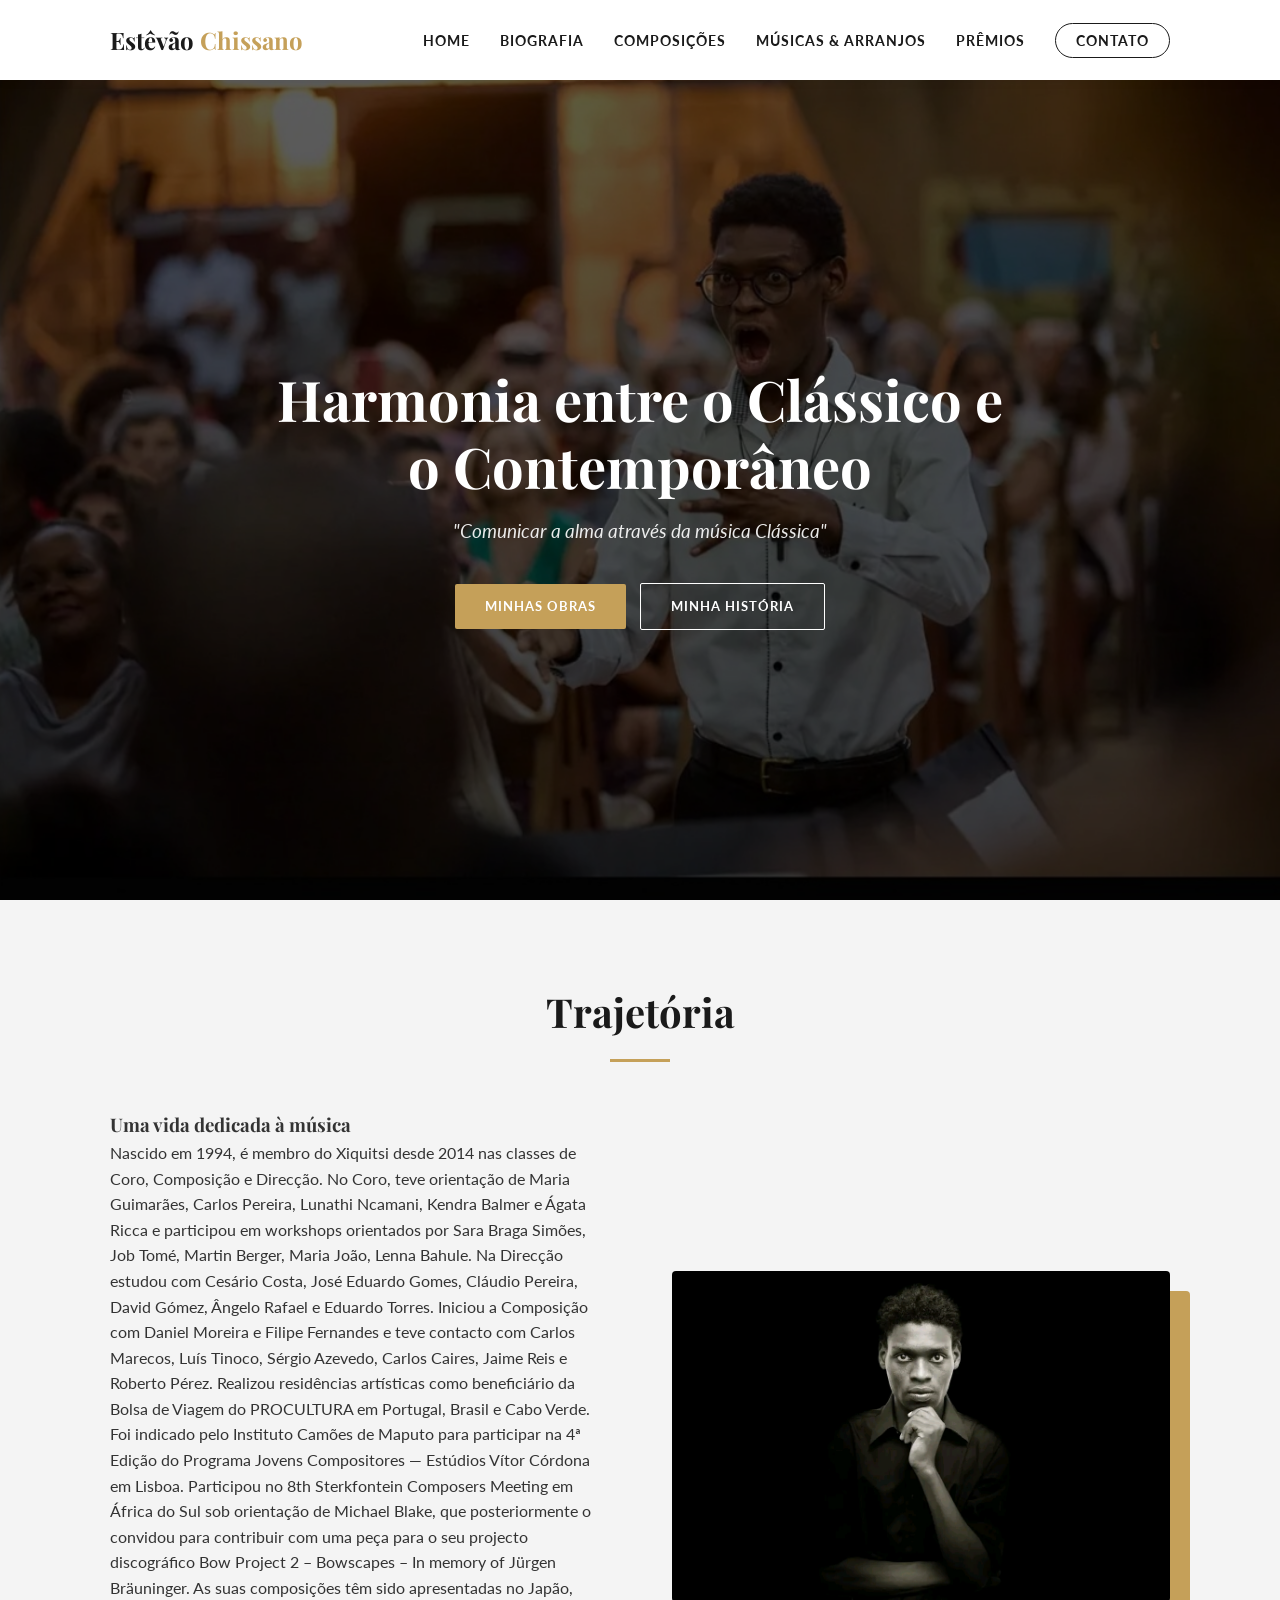
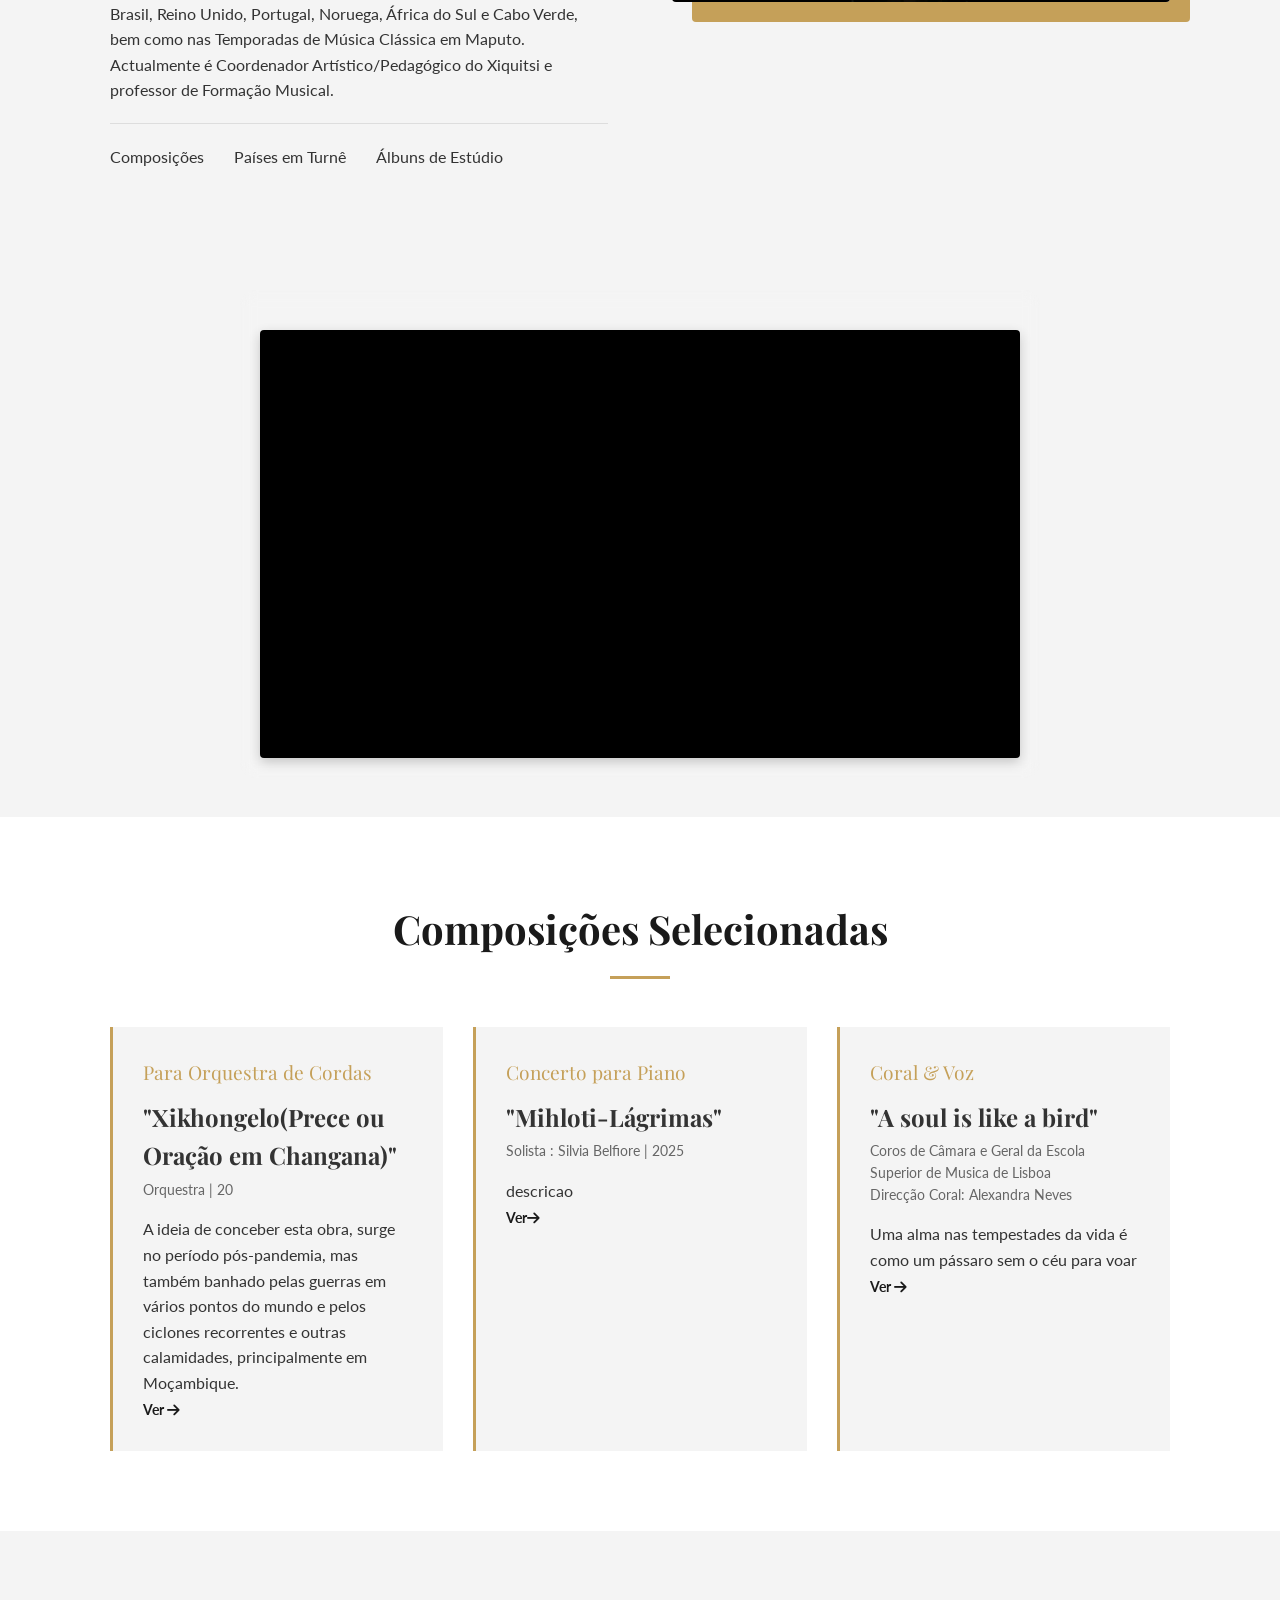
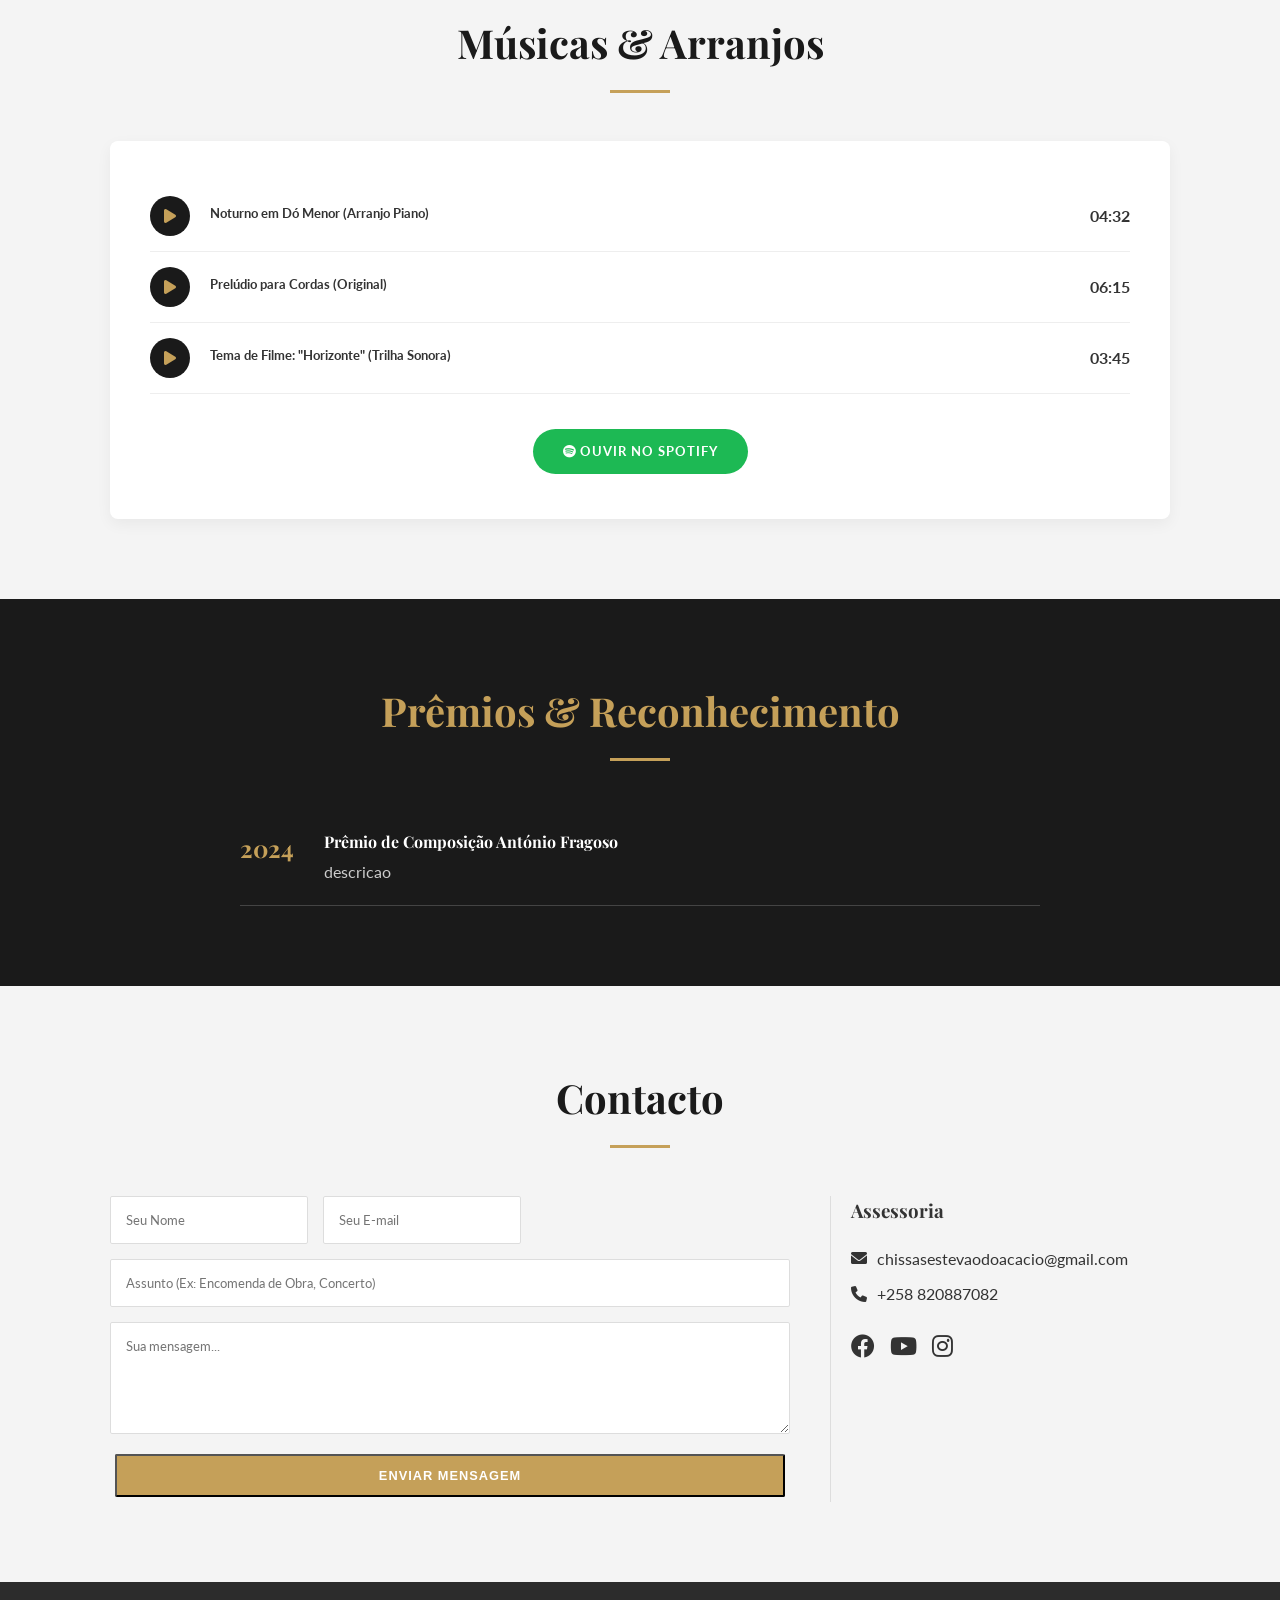
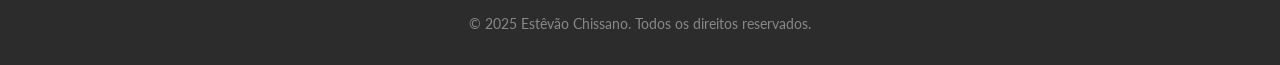
==== index.html @ d4d887fa "criacao e estilizacao da primeira pagina do site" ====
<!DOCTYPE html>
<html lang="pt">
<head>
    <meta charset="UTF-8">
    <meta name="viewport" content="width=device-width, initial-scale=1.0">
    <title>Maestro & Compositor</title>
    
    <link rel="preconnect" href="https://fonts.googleapis.com">
    <link rel="preconnect" href="https://fonts.gstatic.com" crossorigin>
    <link href="https://fonts.googleapis.com/css2?family=Lato:wght@300;400;700&family=Playfair+Display:ital,wght@0,400;0,700;1,400&display=swap" rel="stylesheet">
    
    <link rel="stylesheet" href="https://cdnjs.cloudflare.com/ajax/libs/font-awesome/6.0.0/css/all.min.css">

    <link rel="stylesheet" href="index.css">
</head>
<body>

    <nav class="navbar">
        <div class="container nav-container">
            <a href="#" class="logo">Estêvão <span>Chissano</span></a>
            <div class="menu-toggle" id="mobile-menu">
                <span class="bar"></span>
                <span class="bar"></span>
                <span class="bar"></span>
            </div>
            <ul class="nav-menu">
                <li><a href="#home" class="nav-link">Home</a></li>
                <li><a href="#biography" class="nav-link">Biografia</a></li>
                <li><a href="#compositions" class="nav-link">Composições</a></li>
                <li><a href="#music" class="nav-link">Músicas & Arranjos</a></li>
                <li><a href="#awards" class="nav-link">Prêmios</a></li>
                <li><a href="#contact" class="nav-link btn-contact">Contato</a></li>
            </ul>
        </div>
    </nav>

    <header id="home" class="hero">
        <div class="hero-overlay"></div>
        <div class="hero-content hidden">
            <div class="hero-image-container">
                <!--img src="1746816139204.jpg" alt="Foto do Compositor" class="profile-img"-->
            </div>
            <h1>Harmonia entre o Clássico e o Contemporâneo</h1>
            <p>"Comunicar a alma através da música Clássica"</p>
            <div class="hero-btns">
                <a href="#compositions" class="btn btn-primary">Minhas Obras</a>
                <a href="#biography" class="btn btn-outline">Minha História</a>
            </div>
        </div>
    </header>

    <section id="biography" class="section">
        <div class="container">
            <h2 class="section-title hidden">Trajetória</h2>
            <div class="bio-grid">
                <div class="bio-text hidden">
                    <h3>Uma vida dedicada à música</h3>
                    <p>Nascido em 1994, é membro do Xiquitsi desde 2014 nas classes de Coro, Composição e Direcção. No Coro, teve orientação de Maria Guimarães, Carlos Pereira, Lunathi Ncamani, Kendra Balmer e Ágata Ricca e participou em workshops orientados por Sara Braga Simões, Job Tomé, Martin Berger, Maria João, Lenna Bahule. Na Direcção estudou com Cesário Costa, José Eduardo Gomes, Cláudio Pereira, David Gómez, Ângelo Rafael e Eduardo Torres. Iniciou a Composição com Daniel Moreira e Filipe Fernandes e teve contacto com Carlos Marecos, Luís Tinoco, Sérgio Azevedo, Carlos Caires, Jaime Reis e Roberto Pérez.

                    Realizou residências artísticas como beneficiário da Bolsa de Viagem do PROCULTURA em Portugal, Brasil e Cabo Verde. Foi indicado pelo Instituto Camões de Maputo para participar na 4ª Edição do Programa Jovens Compositores — Estúdios Vítor Córdona em Lisboa. Participou no 8th Sterkfontein Composers Meeting em África do Sul sob orientação de Michael Blake, que posteriormente o convidou para contribuir com uma peça para o seu projecto discográfico Bow Project 2 – Bowscapes – In memory of Jürgen Bräuninger.

                    As suas composições têm sido apresentadas no Japão, Brasil, Reino Unido, Portugal, Noruega, África do Sul e Cabo Verde, bem como nas Temporadas de Música Clássica em Maputo. Actualmente é Coordenador Artístico/Pedagógico do Xiquitsi e professor de Formação Musical.</p>
                    <ul class="bio-stats">
                        <li><strong></strong> Composições</li>
                        <li><strong></strong> Países em Turnê</li>
                        <li><strong></strong> Álbuns de Estúdio</li>
                    </ul>
                </div>
                <div class="bio-img hidden">
                    <img src="1765044007247.jpg" alt="Maestro Regendo">
                </div>
            </div>
        </div>
    </section>
    <div class="video-sobre">
    <p></p>
    <div class="video-wrapper">
        <iframe 
            src="https://www.youtube.com/embed/hypIKqWs8ts?si=nlyvZZ7Qr6XcVTOe"
            title="YouTube video player"
            frameborder="0"
            allow="accelerometer; autoplay; clipboard-write; encrypted-media; gyroscope; picture-in-picture; web-share"
            referrerpolicy="strict-origin-when-cross-origin"
            allowfullscreen>
        </iframe>
    </div>
</div>

    <section id="compositions" class="section bg-light">
        <div class="container">
            <h2 class="section-title hidden">Composições Selecionadas</h2>
            <div class="cards-grid">
                <div class="card hidden">
                    <div class="card-header">Para Orquestra de Cordas</div>
                    <div class="card-body">
                        <h4>"Xikhongelo(Prece ou Oração em Changana)"</h4>
                        <p class="meta">Orquestra  | 20</p>
                        <p>A ideia de conceber esta obra, surge no período pós-pandemia, mas também banhado pelas guerras em vários pontos do mundo e pelos ciclones recorrentes e outras calamidades, principalmente em Moçambique.</p>
                        <a href="#" class="link-arrow open-score-modal" 
                            data-title="Xikhongelo(Prece ou Oração em Changana)" 
                            data-video="https://www.youtube.com/embed/cfveOVzg3wI?si=3v7XgKEgx4Nmk8Z1" 
                            data-desc="Xikhongelo(Prece ou Oração em Changana) 
                            : A ideia de conceber esta obra, surge no período pós-pandemia, mas também banhado pelas guerras em vários pontos do mundo e pelos ciclones recorrentes e outras calamidades, principalmente em Moçambique. Ela envolve duas partes, dois ambientes. A primeira parte é mais solene, meditativa e suplicante e a segunda parte sugere um ambiente mais festivo. Trago alguns traços africanos para esta obra, além do título num idioma local, o aspecto rítmico, a polirritmia que permeia toda a peça e na segunda parte da mesma, uma espécie de dança.
                            A obra Xikhongelo é uma miniatura de um culto. É um aspecto entranhado em diferentes sociedades recorrer às divindades diante dos infortúnios que assolam o povo e na cultura africana recorre-se ao Todo-Poderoso ou a intervenção dos antepassados.
                            Uma voz sacerdotal emerge do violoncelo e se espande ressoando noutras vozes, multiplicam-se e elevam-se as preces e a fumaça do incenso acompanhadas por um ostinato que imita o sentido rítmico do sinos."
                            data-pdf="caminho/para/partitura1.pdf"
                            data-time="07:49"
                            data-audio=""
                            data-inst="Orquestra de Cordas">
                            Ver <i class="fas fa-arrow-right"></i>
                        </a>
                    </div>
                </div>
                <div class="card hidden">
                    <div class="card-header">Concerto para Piano</div>
                    <div class="card-body">
                        <h4>"Mihloti-Lágrimas"</h4>
                        <p class="meta">Solista : Silvia Belfiore | 2025</p>
                        <p>descricao</p>
                        <a href="#" class="link-arrow open-score-modal" 
                            data-title="Mihloti-Lágrimas" 
                            data-video="https://www.youtube.com/embed/cfveOVzg3wI?si=3v7XgKEgx4Nmk8Z1" 
                            data-desc="Mihloti-Lágrimas 
                            : descricao longa da obra aqui."
                            data-pdf="caminho/para/partitura1.pdf"
                            data-time="07:49"
                            data-audio=""
                            data-inst="Piano">
                            Ver<i class="fas fa-arrow-right"></i>
                        </a>
                    </div>
                </div>
                <div class="card hidden">
                    <div class="card-header">Coral & Voz</div>
                    <div class="card-body">
                        <h4>"A soul is like a bird"</h4>
                        <p class="meta">Coros de Câmara e Geral da Escola Superior de Musica de Lisboa <br>Direcção Coral: Alexandra Neves </p>
                        <p>Uma alma nas tempestades da vida é como um pássaro sem o céu para voar</p>
                        <a href="#" class="link-arrow open-score-modal" 
                            data-title="A soul is like a bird" 
                            data-video="https://www.youtube.com/embed/DQZ72TubYbc?si=LHJDpFrEraJ9M09P" 
                            data-desc="Uma alma nas tempestades da vida é como um pássaro sem o céu para voar.
                            Composição para coros de câmara e geral da Escola Superior de Musica de Lisboa, dirigida por Alexandra Neves."
                            data-pdf="./01_Mortimer-Adler-Como-Ler-Livros_-O-Guia-Classico-Para-a-Leitura-Inteligente-2010-É-Realizações.pdf"
                            data-time="03:20"
                            data-inst="Coros de Câmara e Geral da Escola Superior de Musica de Lisboa, dirigida por Alexandra Neves." 
                            data-audio ="https://w.soundcloud.com/player/?url=https%3A//api.soundcloud.com/tracks/soundcloud%253Atracks%253A1935690209&color=%23ff5500&auto_play=false&hide_related=false&show_comments=true&show_user=true&show_reposts=false&show_teaser=true&visual=true"
                            >
                            
                            Ver <i class="fas fa-arrow-right"></i>
                        </a>
                    </div>
                </div>
            </div>
        </div>
    </section>
    <div id="score-modal" class="modal-overlay">
        <div class="modal-container">
            <div class="musical-decoration">
                <i class="fas fa-music"></i>
            </div>
            
            <div class="modal-header">
                <h3 id="modal-title">Título da Obra</h3>
                <button class="close-modal" id="close-modal-btn">&times;</button>
            </div>

            <div class="modal-content-body">
                <div class="video-wrapper">
                    <iframe id="modal-iframe" src="" title="YouTube video player" frameborder="0" allow="accelerometer; autoplay; clipboard-write; encrypted-media; gyroscope; picture-in-picture" allowfullscreen></iframe>
                </div>

                <div class="text-content">
                    <h4>Sobre a Composição</h4>
                    <p id="modal-description"></p>
                    
                    <div class="musical-meta">
                        <span><i class="fas fa-clock"></i> Duração: <span id="modal-duration">--:--</span></span>
                        <span><i class="fas fa-music"></i> Instrumentação: <span id="modal-instrument">--</span></span>
                    </div>
                </div>
            </div>
            <div id="audio-container" class="audio-wrapper hidden-audio">
                <div class="audio-header">
                    <i class="fas fa-headphones-alt"></i> <span>Ouça a Gravação</span>
                </div>
                <iframe id="modal-audio-iframe" src="" width="100%" height="152" frameBorder="0" allowfullscreen="" allow="autoplay; clipboard-write; encrypted-media; fullscreen; picture-in-picture" loading="lazy"></iframe>
            </div>
            <div class="modal-footer">
                <a href="" id="modal-download" class="btn btn-primary" download>
                    <i class="fas fa-file-pdf"></i> Baixar Partitura (PDF)
                </a>
                <button class="btn btn-outline-dark close-trigger">Fechar</button>
            </div>
        </div>

        
    </div>

    <section id="music" class="section">
        <div class="container">
            <h2 class="section-title hidden">Músicas & Arranjos</h2>
            <div class="music-wrapper hidden">
                <div class="track-list">
                    <div class="track-item">
                        <div class="play-btn"><i class="fas fa-play"></i></div>
                        <div class="track-info">
                            <h5>Noturno em Dó Menor (Arranjo Piano)</h5>
                            <span>04:32</span>
                        </div>
                    </div>
                    <div class="track-item">
                        <div class="play-btn"><i class="fas fa-play"></i></div>
                        <div class="track-info">
                            <h5>Prelúdio para Cordas (Original)</h5>
                            <span>06:15</span>
                        </div>
                    </div>
                    <div class="track-item">
                        <div class="play-btn"><i class="fas fa-play"></i></div>
                        <div class="track-info">
                            <h5>Tema de Filme: "Horizonte" (Trilha Sonora)</h5>
                            <span>03:45</span>
                        </div>
                    </div>
                </div>
                <div class="spotify-link">
                    <a href="#" class="btn btn-spotify"><i class="fab fa-spotify"></i> Ouvir no Spotify</a>
                </div>
            </div>
        </div>
    </section>

    <section id="awards" class="section bg-dark text-light">
        <div class="container">
            <h2 class="section-title hidden" style="color:var(--gold)">Prêmios & Reconhecimento</h2>
            <div class="awards-list hidden">
                <div class="award-item">
                    <div class="year">2024</div>
                    <div class="award-desc">
                        <h4>Prêmio de Composição António Fragoso</h4>
                        <p>descricao</p>
                    </div>
                </div>
                <!--<div class="award-item">
                    <div class="year">2020</div>
                    <div class="award-desc">
                        <h4>Medalha Villa-Lobos</h4>
                        <p>Contribuição à Música Nacional</p>
                    </div>
                </div>
                <div class="award-item">
                    <div class="year">2015</div>
                    <div class="award-desc">
                        <h4>Jovem Talento - Bolsa Fullbright</h4>
                        <p>Mestrado em Composição (Juilliard School)</p>
                    </div>
                </div>-->
            </div>
        </div>
    </section>

    <section id="contact" class="section">
        <div class="container">
            <h2 class="section-title hidden">Contacto</h2>
            <div class="contact-wrapper hidden">
                <form action="https://formsubmit.co/sitoe2505@gmail.com" class="contact-form" method="post">
                    <div class="input-group">
                        <input type="text" name="Nome" placeholder="Seu Nome" required>
                        <input type="email"  name="Email" placeholder="Seu E-mail" required>
                    </div>
                    <input type="text" placeholder="Assunto (Ex: Encomenda de Obra, Concerto)" required>
                    <textarea placeholder="Sua mensagem..." name="Mensagem" rows="5" required></textarea>
                    <button type="submit" class="btn btn-primary">Enviar Mensagem</button>
                    <input type="hidden" name="_next" value="http://127.0.0.1:5500/obrigado.html">
                    <input type="hidden" name="_subject" value="Contacto pelo site de Estêvão Chissano">
                    <input type="hidden" name="_captcha" value="false">
                    <input type="text" name="_honey" style="display:none">
                </form>
                <div class="contact-info">
                    <h3>Assessoria</h3>
                    <p><i class="fas fa-envelope"></i><a href="mailto:chissasestevaodoacacio@gmail.com">chissasestevaodoacacio@gmail.com</a></p>
                    <p><i class="fas fa-phone"></i><a href="tel:+258843123456">+258 820887082</a></p>
                    <div class="social-icons">
                        <a href="https://www.facebook.com/estevao.chissano"><i class="fab fa-facebook"></i></a>
                        <a href="https://www.youtube.com/@estevaofilipechissano"><i class="fab fa-youtube"></i></a>
                        <a href="#"><i class="fab fa-instagram"></i></a>
                    </div>
                </div>
            </div>
        </div>
    </section>

    <footer>
        <div class="container footer-content">
            <p>&copy; 2025 Estêvão Chissano. Todos os direitos reservados.</p>
        </div>
    </footer>

    <script src="index.js"></script>
</body>
</html>
---- index.css ----
:root {
    --gold: #c5a059;
    --gold-hover: #b08d45;
    --dark: #1a1a1a;
    --grey: #2c2c2c;
    --light: #f4f4f4;
    --white: #ffffff;
    --text-main: #333;
    --font-serif: 'Playfair Display', serif;
    --font-sans: 'Lato', sans-serif;
}

* {
    margin: 0;
    padding: 0;
    box-sizing: border-box;
}

body {
    font-family: var(--font-sans);
    line-height: 1.6;
    color: var(--text-main);
    background-color: var(--light);
    overflow-x: hidden;
}

/* Tipografia e Utilitários */
h1, h2, h3, h4 {
    font-family: var(--font-serif);
    font-weight: 700;
}

a { text-decoration: none; color: inherit; transition: 0.3s; }
ul { list-style: none; }

.container {
    max-width: 1100px;
    margin: 0 auto;
    padding: 0 20px;
}

.section { padding: 80px 0; }
.section-title {
    text-align: center;
    font-size: 2.5rem;
    margin-bottom: 3rem;
    color: var(--dark);
    position: relative;
}

.section-title::after {
    content: '';
    display: block;
    width: 60px;
    height: 3px;
    background: var(--gold);
    margin: 15px auto 0;
}

/* Navbar */
.navbar {
    background: var(--white);
    height: 80px;
    display: flex;
    align-items: center;
    position: sticky;
    top: 0;
    z-index: 1000;
    box-shadow: 0 2px 10px rgba(0,0,0,0.05);
}

.nav-container {
    display: flex;
    justify-content: space-between;
    align-items: center;
    width: 100%;
}

.logo {
    font-family: var(--font-serif);
    font-size: 1.5rem;
    color: var(--dark);
    font-weight: 700;
}

.logo span { color: var(--gold); }

.nav-menu { display: flex; align-items: center; gap: 30px; }
.nav-link { font-size: 0.9rem; font-weight: 700; text-transform: uppercase; color: var(--dark); letter-spacing: 1px; }
.nav-link:hover { color: var(--gold); }

.btn-contact {
    border: 1px solid var(--dark);
    padding: 8px 20px;
    border-radius: 50px;
}
.btn-contact:hover { background: var(--dark); color: var(--white); }

/* Mobile Menu Hamburger */
.menu-toggle { display: none; cursor: pointer; }
.bar { display: block; width: 25px; height: 3px; margin: 5px auto; transition: all 0.3s ease-in-out; background-color: var(--dark); }

/* Hero Section */
.hero {
    height: 100vh;
    background: url('Screenshot_20251208_203641.jpg') no-repeat top center/cover;
    position: top;
    display: flex;
    align-items: center;
    justify-content: center;
    text-align: center;
    color: var(--white);
    margin-top: -80px; /* Compensa a navbar */
    padding-top: 80px;
}

.hero-overlay {
    position: absolute;
    top: 0; left: 0; width: 100%; height: 100%;
    background: rgba(0, 0, 0, 0.6); /* Escurece a imagem de fundo */
    z-index: 1;
}

.hero-content {
    z-index: 2;
    max-width: 800px;
    padding: 20px;
}

.hero-image-container {
    margin-bottom: 20px;
}

.profile-img {
    width: 150px;
    height: 150px;
    border-radius: 50%;
    object-fit: cover;
    border: 3px solid var(--gold);
    box-shadow: 0 4px 15px rgba(0,0,0,0.3);
}

.hero h1 { font-size: 3.5rem; margin-bottom: 1rem; line-height: 1.2; }
.hero p { font-size: 1.2rem; font-style: italic; margin-bottom: 2rem; opacity: 0.9; }

.btn {
    display: inline-block;
    padding: 12px 30px;
    border-radius: 2px;
    font-weight: 700;
    text-transform: uppercase;
    font-size: 0.8rem;
    letter-spacing: 1px;
    margin: 5px;
    cursor: pointer;
}

.btn-primary { background: var(--gold); color: var(--white); }
.btn-primary:hover { background: var(--gold-hover); }
.btn-outline { border: 1px solid var(--white); color: var(--white); }
.btn-outline:hover { background: var(--white); color: var(--dark); }

/* Biografia Grid */
.bio-grid {
    display: grid;
    grid-template-columns: 1fr 1fr;
    gap: 4rem;
    align-items: center;
}
.bio-img img { width: 100%; border-radius: 4px; box-shadow: 20px 20px 0 var(--gold); }
.bio-stats { margin-top: 20px; display: flex; gap: 30px; border-top: 1px solid #ddd; padding-top: 20px; }


/*Videos Sobre*/
.video-sobre {
    max-width: 800px;
    margin: 40px auto;
    padding: 20px;
    background: #ffffff0d;
    backdrop-filter: blur(8px);
    border-radius: 16px;
   
    text-align: center;
    animation: fadeIn 0.6s ease-out forwards;
}

/* Título */
.video-sobre p {
    font-size: 1.5rem;
    font-weight: 600;
    margin-bottom: 20px;
    color: black;
}

/* Wrapper responsivo para manter proporção do vídeo */
.video-wrapper {
    position: relative;
    width: 100%;
    padding-bottom: 56.25%; /* 16:9 ratio */
    overflow: hidden;
    border-radius: 14px;
    box-shadow: 0 0 15px #0005;
}

/* Iframe ocupa toda a área */
.video-wrapper iframe {
    position: absolute;
    top: 0;
    left: 0;
    width: 100%;
    height: 100%;
    border: none;

    /* Animação ao aparecer */
    opacity: 0;
    animation: slideUp 0.6s ease forwards;
}

/* Evita que o vídeo encoste nas bordas em telas pequenas */
@media (max-width: 500px) {
    .video-sobre {
        margin: 20px;
        padding: 15px;
    }
}

/* Animações */
@keyframes fadeIn {
    from { opacity: 0; transform: scale(0.95); }
    to { opacity: 1; transform: scale(1); }
}

@keyframes slideUp {
    from { opacity: 0; transform: translateY(20px); }
    to { opacity: 1; transform: translateY(0); }
}

/* Cards Composições */
.bg-light { background: #fff; }
.cards-grid {
    display: grid;
    grid-template-columns: repeat(auto-fit, minmax(300px, 1fr));
    gap: 30px;
}

.card {
    background: var(--light);
    padding: 30px;
    border-left: 3px solid var(--gold);
    transition: transform 0.3s;
}
.card:hover { transform: translateY(-5px); box-shadow: 0 10px 20px rgba(0,0,0,0.05); }
.card-header { font-family: var(--font-serif); font-size: 1.2rem; color: var(--gold); margin-bottom: 10px; }
.card-body h4 { font-size: 1.5rem; margin-bottom: 5px; }
.meta { font-size: 0.85rem; color: #666; margin-bottom: 15px; }
.link-arrow { color: var(--dark); font-weight: 700; font-size: 0.9rem; }
.link-arrow:hover { color: var(--gold); margin-left: 5px; }

/*modal*/
/* --- Modal Styles --- */
.modal-overlay {
    position: fixed;
    top: 0; left: 0;
    width: 100%; height: 100%;
    background: rgba(0, 0, 0, 0.7);
    backdrop-filter: blur(5px); /* Efeito moderno de desfoque */
    z-index: 2000;
    display: flex;
    justify-content: center;
    align-items: center;
    opacity: 0;
    visibility: hidden;
    transition: all 0.4s ease;
    padding: 20px;
}

.modal-overlay.active {
    opacity: 1;
    visibility: visible;
}

.modal-container {
    background: var(--white);
    width: 100%;
    max-width: 800px;
    border-radius: 8px;
    position: relative;
    box-shadow: 0 25px 50px -12px rgba(0, 0, 0, 0.5);
    transform: translateY(50px) scale(0.95);
    transition: all 0.4s cubic-bezier(0.34, 1.56, 0.64, 1); /* Animação "Bouncy" elegante */
    /* CORREÇÃO PRINCIPAL: Altura e Flexbox */
    max-height: 100vh; 
    display: flex;    /* Transforma a caixa em flex */
    flex-direction: column; /* Organiza itens em coluna (Topo, Meio, Baixo) */
    overflow: hidden;
    border-top: 4px solid var(--gold);
}

.modal-overlay.active .modal-container {
    transform: translateY(0) scale(1);
}

/* Detalhe Musical de Fundo */
.musical-decoration {
    position: absolute;
    top: -20px; right: -20px;
    font-size: 150px;
    color: rgba(197, 160, 89, 0.05); /* Dourado muito transparente */
    transform: rotate(15deg);
    z-index: 0;
    pointer-events: none;
}

/* Header */
.modal-header {
    display: flex;
    justify-content: space-between;
    align-items: center;
    padding: 20px 30px;
    border-bottom: 1px solid #eee;
    
    z-index: 2;
    background: var(--white);
    flex-shrink: 0;
}

.modal-header h3 {
    font-family: var(--font-serif);
    color: var(--dark);
    margin: 0;
    font-size: 1.5rem;
    padding-right: 20px;
}

.close-modal {
    background: none;
    border: none;
    font-size: 2rem;
    color: #999;
    cursor: pointer;
    transition: 0.3s;
    line-height: 1;
}

.close-modal:hover { color: var(--gold); transform: rotate(90deg); }

/* Body & Layout */
.modal-content-body {
    padding: 30px;
    display: grid;
    overflow-y: auto;
    grid-template-columns: 1fr 1fr; /* Lado a lado em desktop */
    gap: 30px;
    position: relative;
    z-index: 1;
    flex-grow: 1; /* Faz o corpo crescer para ocupar o espaço disponível */
    
}

/* Video Responsivo */
.video-wrapper {
    position: relative;
    padding-bottom: 56.25%; /* Aspect Ratio 16:9 */
    height: 0;
    background: #000;
    border-radius: 4px;
    box-shadow: 0 4px 12px rgba(0,0,0,0.2);
}

.video-wrapper iframe {
    position: absolute;
    top: 0; left: 0;
    width: 100%; 
    height: 100%;
    
    border: none;
    border-radius: 8px;
    box-shadow: 0 4px 12px rgba(0,0,0,0.1);
    
}

/* Texto e Meta dados */
.text-content h4 {
    color: var(--gold);
    margin-bottom: 10px;
    font-size: 0.9rem;
    text-transform: uppercase;
    letter-spacing: 1px;
}

.text-content p {
    font-size: 0.95rem;
    color: #555;
    line-height: 1.7;
    margin-bottom: 20px;
}

.musical-meta {
    background: #f9f9f9;
    padding: 15px;
    border-radius: 4px;
    font-size: 0.85rem;
    display: flex;
    flex-direction: column;
    gap: 8px;
    border-left: 3px solid var(--dark);
}

.musical-meta i { color: var(--gold); width: 20px; }

/* Ajuste no Grid Principal para acomodar o player embaixo */
.modal-main-grid {
    display: grid;
    grid-template-columns: 1fr 1fr;
    gap: 30px;
    margin-bottom: 30px; /* Espaço para o player de áudio */
}

/* --- Estilos do Player de Áudio --- */
.audio-wrapper {
    background: #f8f9fa;
    border-radius: 12px;
    padding: 20px 20px 60px 20px;
    border: 1px solid #e9ecef;
    box-shadow: inset 0 0 20px rgba(0,0,0,0.02);
    position: relative;
    overflow: hidden;
    transition: all 0.3s ease;
}

/* Classe para esconder o player quando não houver link */
.hidden-audio {
    display: none;
}

.audio-header {
    display: flex;
    align-items: center;
    gap: 10px;
    margin-bottom: 15px;
    color: var(--dark);
    font-weight: 700;
    font-family: var(--font-serif);
    font-size: 1.1rem;
}

.audio-header i {
    color: var(--gold);
    font-size: 1.2rem;
}

.audio-wrapper iframe {
    border-radius: 8px; /* Arredonda o player do Spotify/SoundCloud */
    background-color: transparent;
}

/* Responsividade Interna da Modal */
@media (max-width: 768px) {
    .modal-main-grid {
        grid-template-columns: 1fr;
        gap: 20px;
    }
    
    .audio-wrapper {
        padding: 15px;
    }
    .video-sobre iframe {
        height: 250px;
        width: 100%;
        margin: auto;
    }
}
/* Footer */
.modal-footer {
    padding: 20px 30px;
    background: #fcfcfc;
    border-top: 1px solid #eee;
    display: flex;
    justify-content: flex-end;
    gap: 15px;
    position: relative;
    z-index: 1;
}

.btn-outline-dark {
    border: 1px solid #ccc;
    background: transparent;
    color: #555;
    padding: 10px 20px;
    border-radius: 2px;
    cursor: pointer;
    transition: 0.3s;
}

.btn-outline-dark:hover { background: #eee; color: #333; }

.data-audio {
    margin-top: 10px;
    font-size: 0.85rem;
    color: #777;
    text-align: center;

}

.data-audio i { color: var(--gold); margin-right: 5px; }

/* Responsividade da Modal */
@media (max-width: 768px) {
    .modal-content-body {
        grid-template-columns: 1fr; /* Empilha vídeo e texto no mobile */
        padding: 20px;
    }
    
    .modal-header h3 { font-size: 1.2rem; }
    
    .modal-footer {
        flex-direction: column;
    }
    
    .modal-footer .btn {
        width: 100%;
        text-align: center;
    }

    .video-sobre iframe {
        height: 250px;
       
        margin: auto;
        
    }
}



/* Music Player Style */
.music-wrapper { background: var(--white); padding: 40px; border-radius: 8px; box-shadow: 0 5px 15px rgba(0,0,0,0.05); }
.track-item {
    display: flex;
    align-items: center;
    padding: 15px 0;
    border-bottom: 1px solid #eee;
    transition: 0.2s;
}
.track-item:hover { background: #fafafa; }
.play-btn {
    width: 40px; height: 40px;
    background: var(--dark); color: var(--gold);
    border-radius: 50%;
    display: flex; justify-content: center; align-items: center;
    margin-right: 20px;
    cursor: pointer;
}
.track-info { flex: 1; display: flex; justify-content: space-between; font-weight: 700; }
.spotify-link { text-align: center; margin-top: 30px; }
.btn-spotify { background: #1DB954; color: white; border-radius: 50px; }

/* Awards List */
.bg-dark { background: var(--dark); color: #ccc; }
.awards-list { max-width: 800px; margin: 0 auto; }
.award-item { display: flex; gap: 30px; padding: 20px 0; border-bottom: 1px solid #444; }
.year { font-size: 1.5rem; font-weight: 700; color: var(--gold); font-family: var(--font-serif); }
.award-desc h4 { color: var(--white); margin-bottom: 5px; }

/* Contato */
.contact-wrapper { display: grid; grid-template-columns: 2fr 1fr; gap: 40px; }
.contact-form { display: flex; flex-direction: column; gap: 15px; }
.input-group { display: flex; gap: 15px; }
input, textarea {
    padding: 15px;
    border: 1px solid #ddd;
    border-radius: 2px;
    font-family: var(--font-sans);
    outline: none;
}
input:focus, textarea:focus { border-color: var(--gold); }
.contact-info { padding-left: 20px; border-left: 1px solid #ddd; }
.contact-info h3 { margin-bottom: 20px; }
.contact-info p { margin-bottom: 10px; display: flex; gap: 10px; align-items: center; }
.social-icons { margin-top: 20px; font-size: 1.5rem; display: flex; gap: 15px; }
.social-icons a:hover { color: var(--gold); }

/* Footer */
footer { background: var(--grey); color: #888; text-align: center; padding: 30px 0; font-size: 0.9rem; }

/* Animações (Classes utilitárias) */
.hidden { opacity: 0; transform: translateY(30px); transition: all 0.8s ease; }
.show { opacity: 1; transform: translateY(0); }

/* Responsividade */
@media (max-width: 768px) {
    .menu-toggle { display: block; z-index: 1001; }
    .menu-toggle.active .bar:nth-child(1) { transform: translateY(8px) rotate(45deg); }
    .menu-toggle.active .bar:nth-child(2) { opacity: 0; }
    .menu-toggle.active .bar:nth-child(3) { transform: translateY(-8px) rotate(-45deg); }

    .nav-menu {
        position: fixed; left: -100%; top: 0; gap: 0;
        flex-direction: column; background-color: var(--white);
        width: 100%; height: 100vh; text-align: center;
        transition: 0.3s; padding-top: 100px;
    }
    .nav-menu.active { left: 0; }
    .nav-item { margin: 16px 0; }

    .hero h1 { font-size: 2.2rem; }
    .bio-grid, .contact-wrapper { grid-template-columns: 1fr; gap: 2rem; }
    .bio-img img { box-shadow: 10px 10px 0 var(--gold); }
    .input-group { flex-direction: column; }
    .contact-info { border-left: none; padding-left: 0; border-top: 1px solid #ddd; padding-top: 20px; }
}
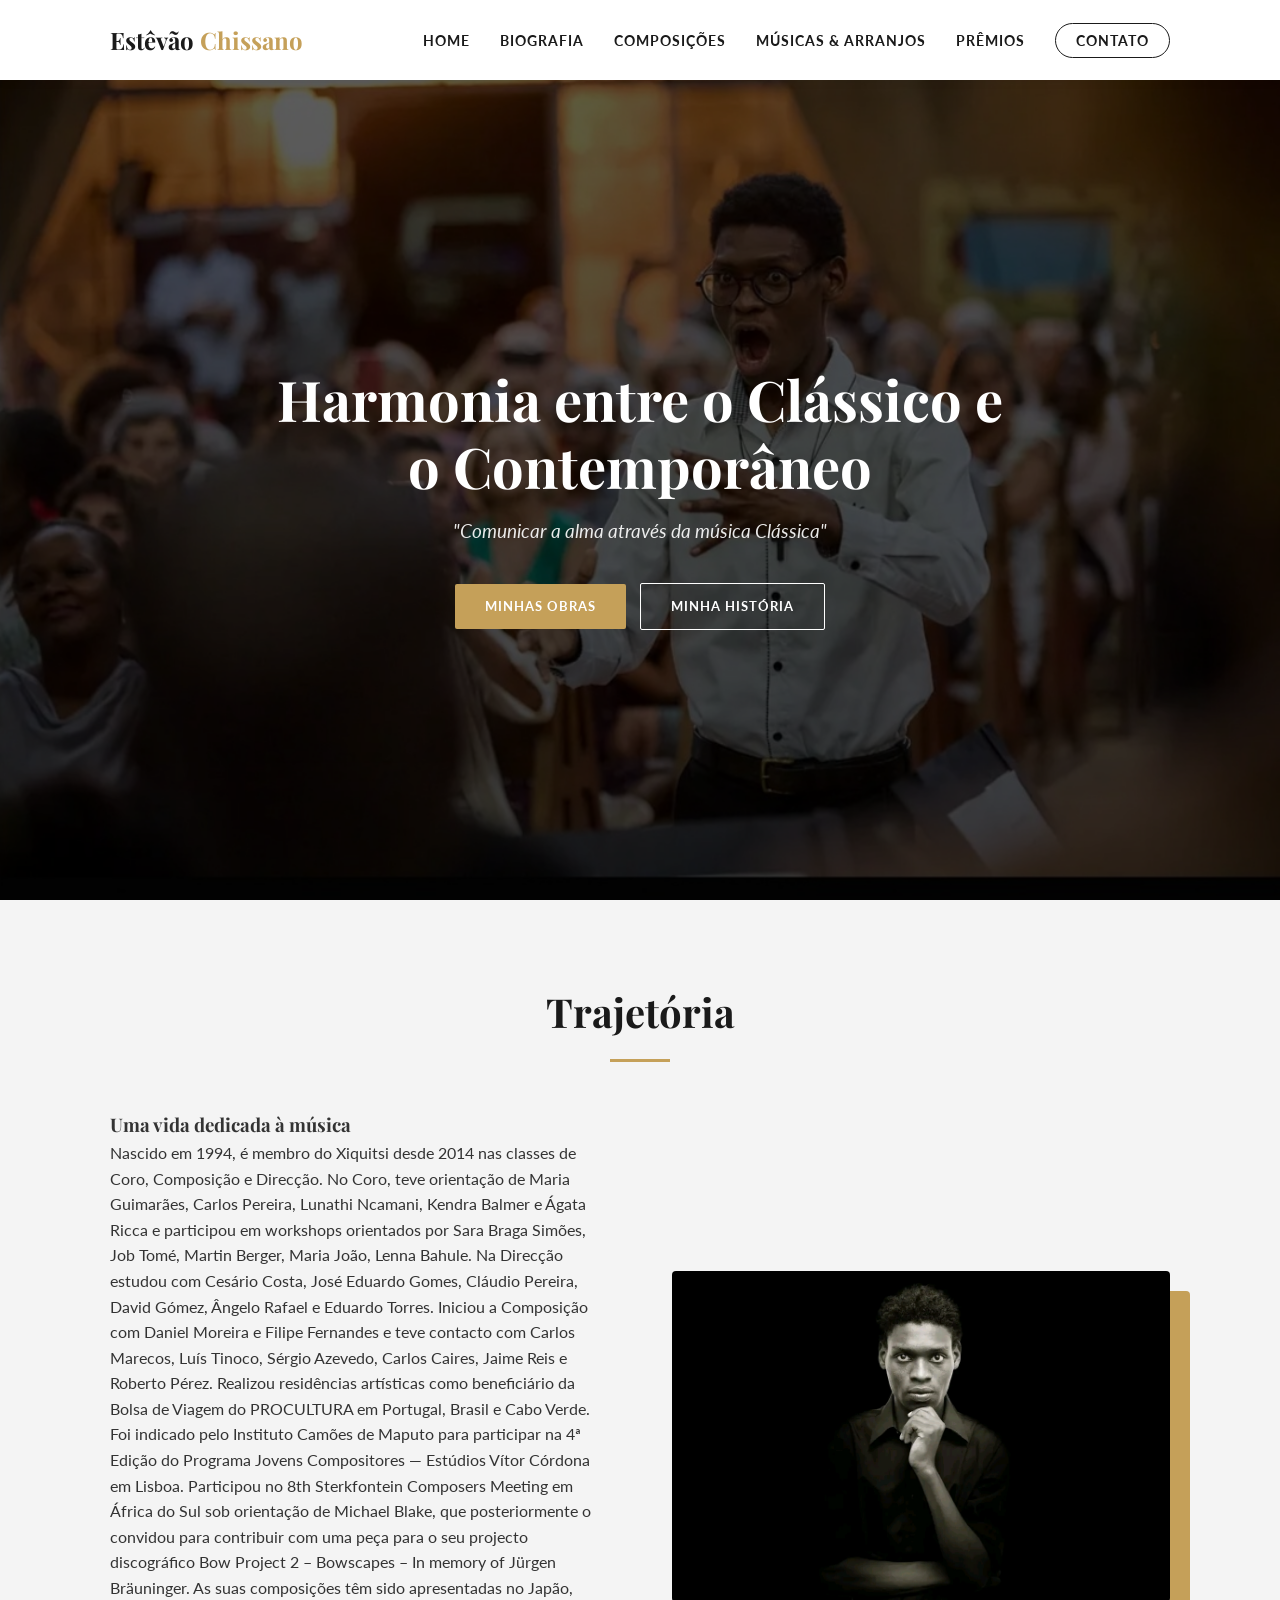
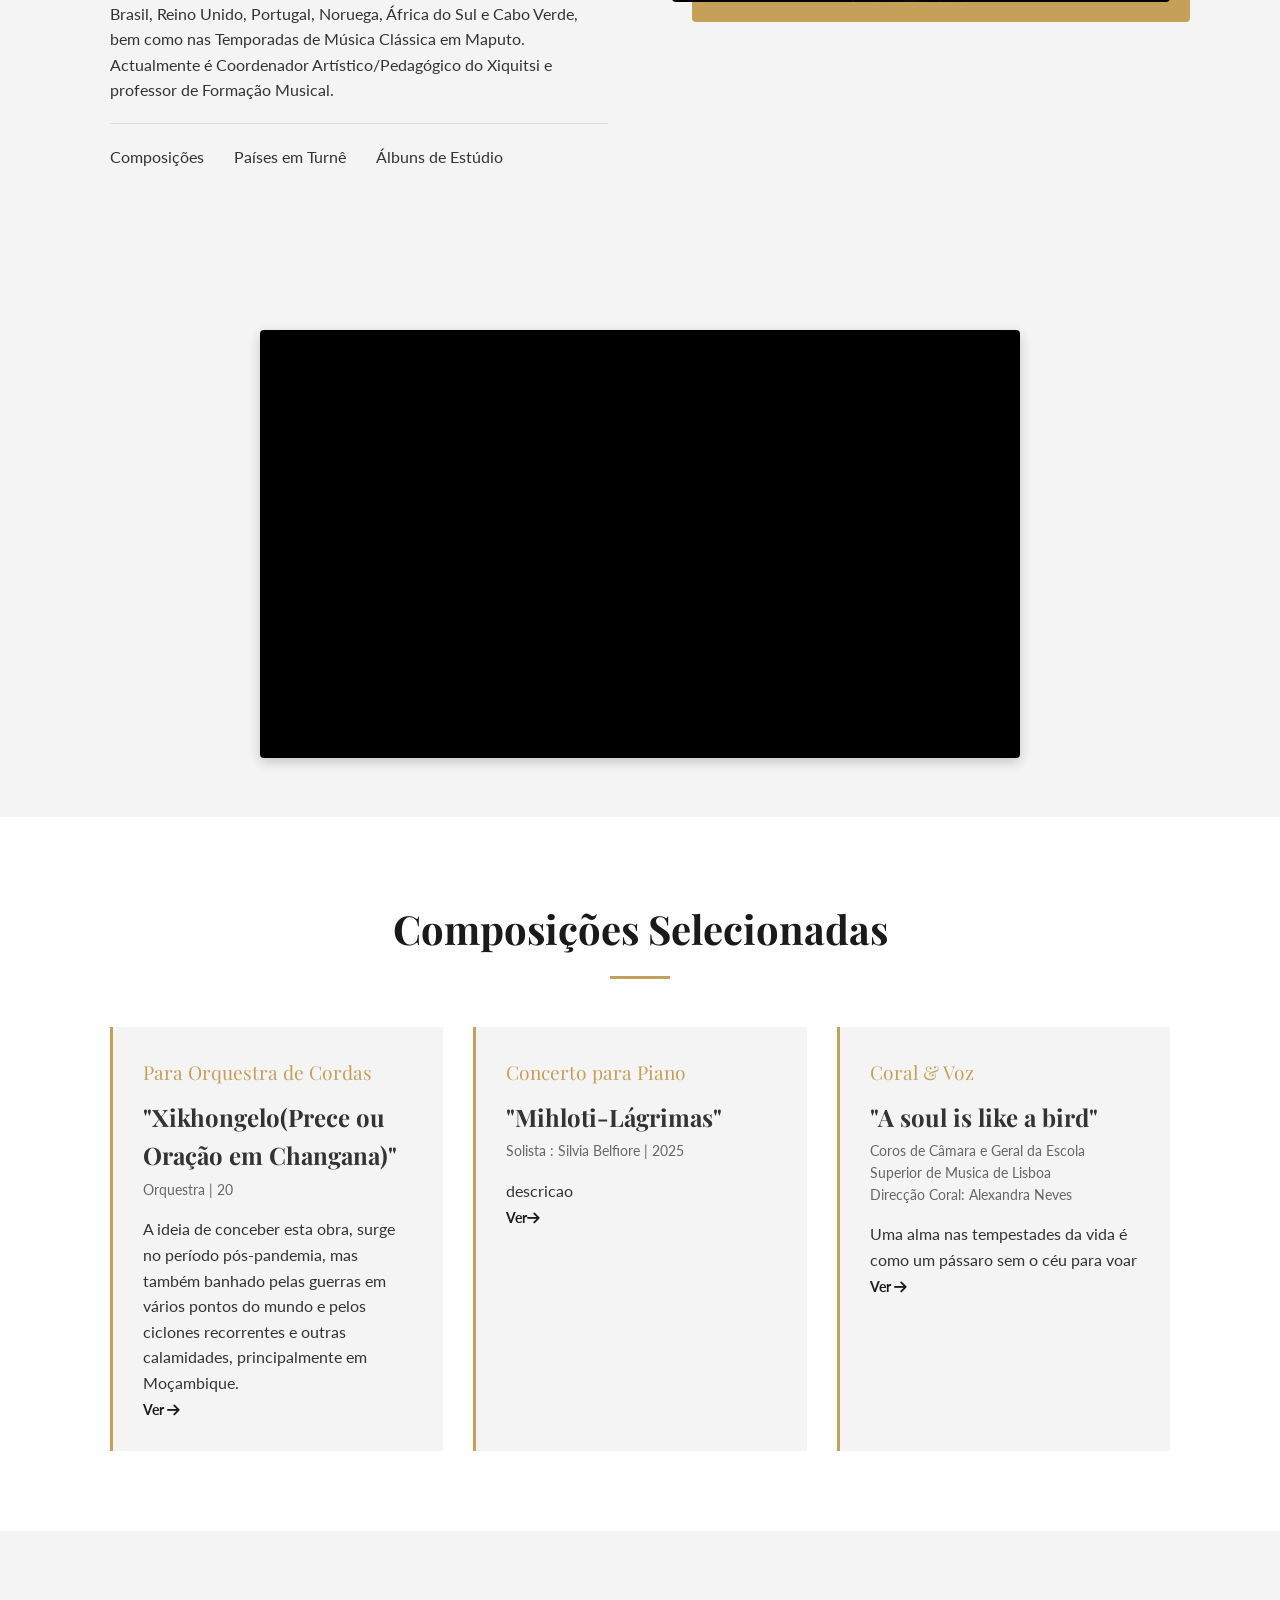
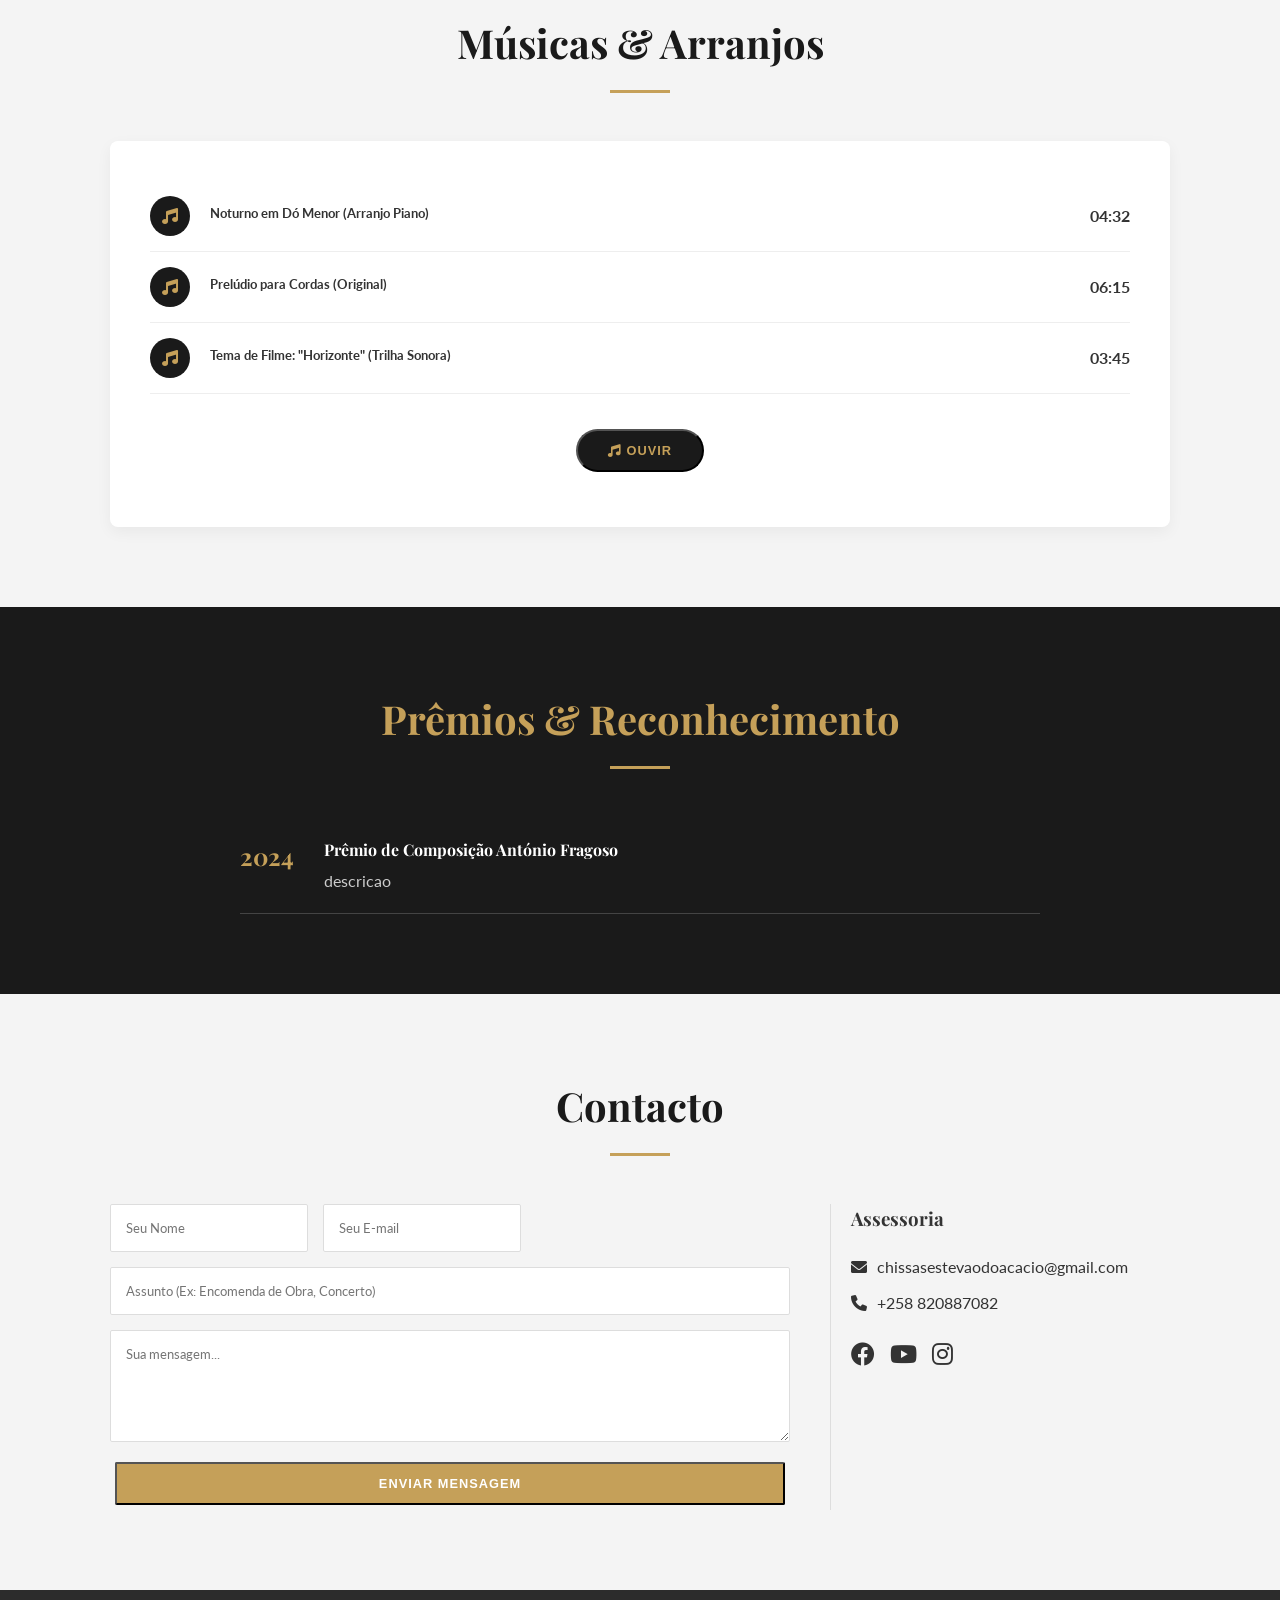
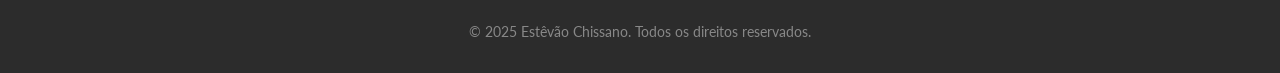
==== commit 3bda442f: "Adicionei uma playlist de musicas do compositor" ====
--- a/index.html
+++ b/index.html
@@ -67,7 +67,7 @@
                     </ul>
                 </div>
                 <div class="bio-img hidden">
-                    <img src="1765044007247.jpg" alt="Maestro Regendo">
+                    <img src="estevao.jpg" alt="Maestro Regendo">
                 </div>
             </div>
         </div>
@@ -146,7 +146,6 @@
                             data-inst="Coros de Câmara e Geral da Escola Superior de Musica de Lisboa, dirigida por Alexandra Neves." 
                             data-audio ="https://w.soundcloud.com/player/?url=https%3A//api.soundcloud.com/tracks/soundcloud%253Atracks%253A1935690209&color=%23ff5500&auto_play=false&hide_related=false&show_comments=true&show_user=true&show_reposts=false&show_teaser=true&visual=true"
                             >
-                            
                             Ver <i class="fas fa-arrow-right"></i>
                         </a>
                     </div>
@@ -203,33 +202,43 @@
             <div class="music-wrapper hidden">
                 <div class="track-list">
                     <div class="track-item">
-                        <div class="play-btn"><i class="fas fa-play"></i></div>
+                        <div class="play-btn"><i class="fas fa-music"></i></div>
                         <div class="track-info">
                             <h5>Noturno em Dó Menor (Arranjo Piano)</h5>
                             <span>04:32</span>
                         </div>
                     </div>
                     <div class="track-item">
-                        <div class="play-btn"><i class="fas fa-play"></i></div>
+                        <div class="play-btn"><i class="fas fa-music"></i></div>
                         <div class="track-info">
                             <h5>Prelúdio para Cordas (Original)</h5>
                             <span>06:15</span>
                         </div>
                     </div>
                     <div class="track-item">
-                        <div class="play-btn"><i class="fas fa-play"></i></div>
+                        <div class="play-btn"><i class="fas fa-music"></i></div>
                         <div class="track-info">
                             <h5>Tema de Filme: "Horizonte" (Trilha Sonora)</h5>
                             <span>03:45</span>
                         </div>
                     </div>
                 </div>
-                <div class="spotify-link">
-                    <a href="#" class="btn btn-spotify"><i class="fab fa-spotify"></i> Ouvir no Spotify</a>
-                </div>
-            </div>
-        </div>
-    </section>
+                
+                <div class="music-player" style="text-align: center; margin-top: 20px;" id="openModalBtn">
+                    <button class="btn btn-spotify" style="background: var(--dark); color: var(--gold);"><i class="fas fa-music"></i> Ouvir</button></a>
+                </div>
+            </div>
+        </div>
+    </section>
+
+    <article class="modal-playlist">
+        <div class="modal-content-playlist">
+            <span class="close-playlist-btn">&times;</span>
+            <h3>Músicas</h3>
+            <script src="https://elfsightcdn.com/platform.js" async></script>
+        <div class="elfsight-app-1651bd4c-26e2-4ecb-95cb-02ef4c6b4c0b" data-elfsight-app-lazy></div>
+        </div>
+    </article>
 
     <section id="awards" class="section bg-dark text-light">
         <div class="container">
@@ -269,7 +278,7 @@
                         <input type="text" name="Nome" placeholder="Seu Nome" required>
                         <input type="email"  name="Email" placeholder="Seu E-mail" required>
                     </div>
-                    <input type="text" placeholder="Assunto (Ex: Encomenda de Obra, Concerto)" required>
+                    <input type="text" name="Assunto" placeholder="Assunto (Ex: Encomenda de Obra, Concerto)" required>
                     <textarea placeholder="Sua mensagem..." name="Mensagem" rows="5" required></textarea>
                     <button type="submit" class="btn btn-primary">Enviar Mensagem</button>
                     <input type="hidden" name="_next" value="http://127.0.0.1:5500/obrigado.html">
--- a/index.css
+++ b/index.css
@@ -607,4 +607,65 @@
     .bio-img img { box-shadow: 10px 10px 0 var(--gold); }
     .input-group { flex-direction: column; }
     .contact-info { border-left: none; padding-left: 0; border-top: 1px solid #ddd; padding-top: 20px; }
+}
+
+/* Modal Playlist */
+/* Estilo para o background da Modal */
+.modal-playlist {
+    display: none; 
+    
+    /* Posição fixa para cobrir a tela inteira */
+    position: fixed; 
+    z-index: 1000; /* Garante que fique acima de outros elementos */
+    left: 0;
+    top: 0;
+    width: 100%;
+    height: 100%;
+    
+    /* Fundo preto semi-transparente */
+    background-color: rgba(0, 0, 0, 0.7); 
+    
+    /* Centraliza o conteúdo (opcional, mas recomendado) */
+    display: flex;
+    justify-content: center;
+    align-items: center;
+}
+
+/* Estilo para o conteúdo interno da Modal */
+.modal-content-playlist {
+    background-color: #fefefe;
+    margin: auto; /* Centraliza verticalmente e horizontalmente se display for 'block' */
+    padding: 35px;
+    border: 1px solid #888;
+    width: 95%; /* Largura padrão */
+    max-width: 750px; /* Largura máxima */
+    border-radius: 8px;
+    box-shadow: 0 4px 8px 0 rgba(0,0,0,0.2), 0 6px 20px 0 rgba(0,0,0,0.19);
+    position: relative; /* Importante para posicionar o botão de fechar */
+}
+
+/* Estilo para o botão de fechar (o 'x') */
+.close-playlist-btn {
+    color: #aaa;
+    float: right; /* Flutua para o canto superior direito */
+    font-size: 38px;
+    font-weight: bold;
+    position: absolute; /* Posiciona absolutamente dentro do .modal-content-playlist */
+    top: 10px;
+    right: 20px;
+    cursor: pointer;
+}
+
+.close-playlist-btn:hover,
+.close-playlist-btn:focus {
+    color: #000;
+    text-decoration: none;
+    cursor: pointer;
+}
+
+/* Estilo opcional para o botão de abrir */
+#openModalBtn {
+    padding: 10px 20px;
+    font-size: 16px;
+    cursor: pointer;
 }
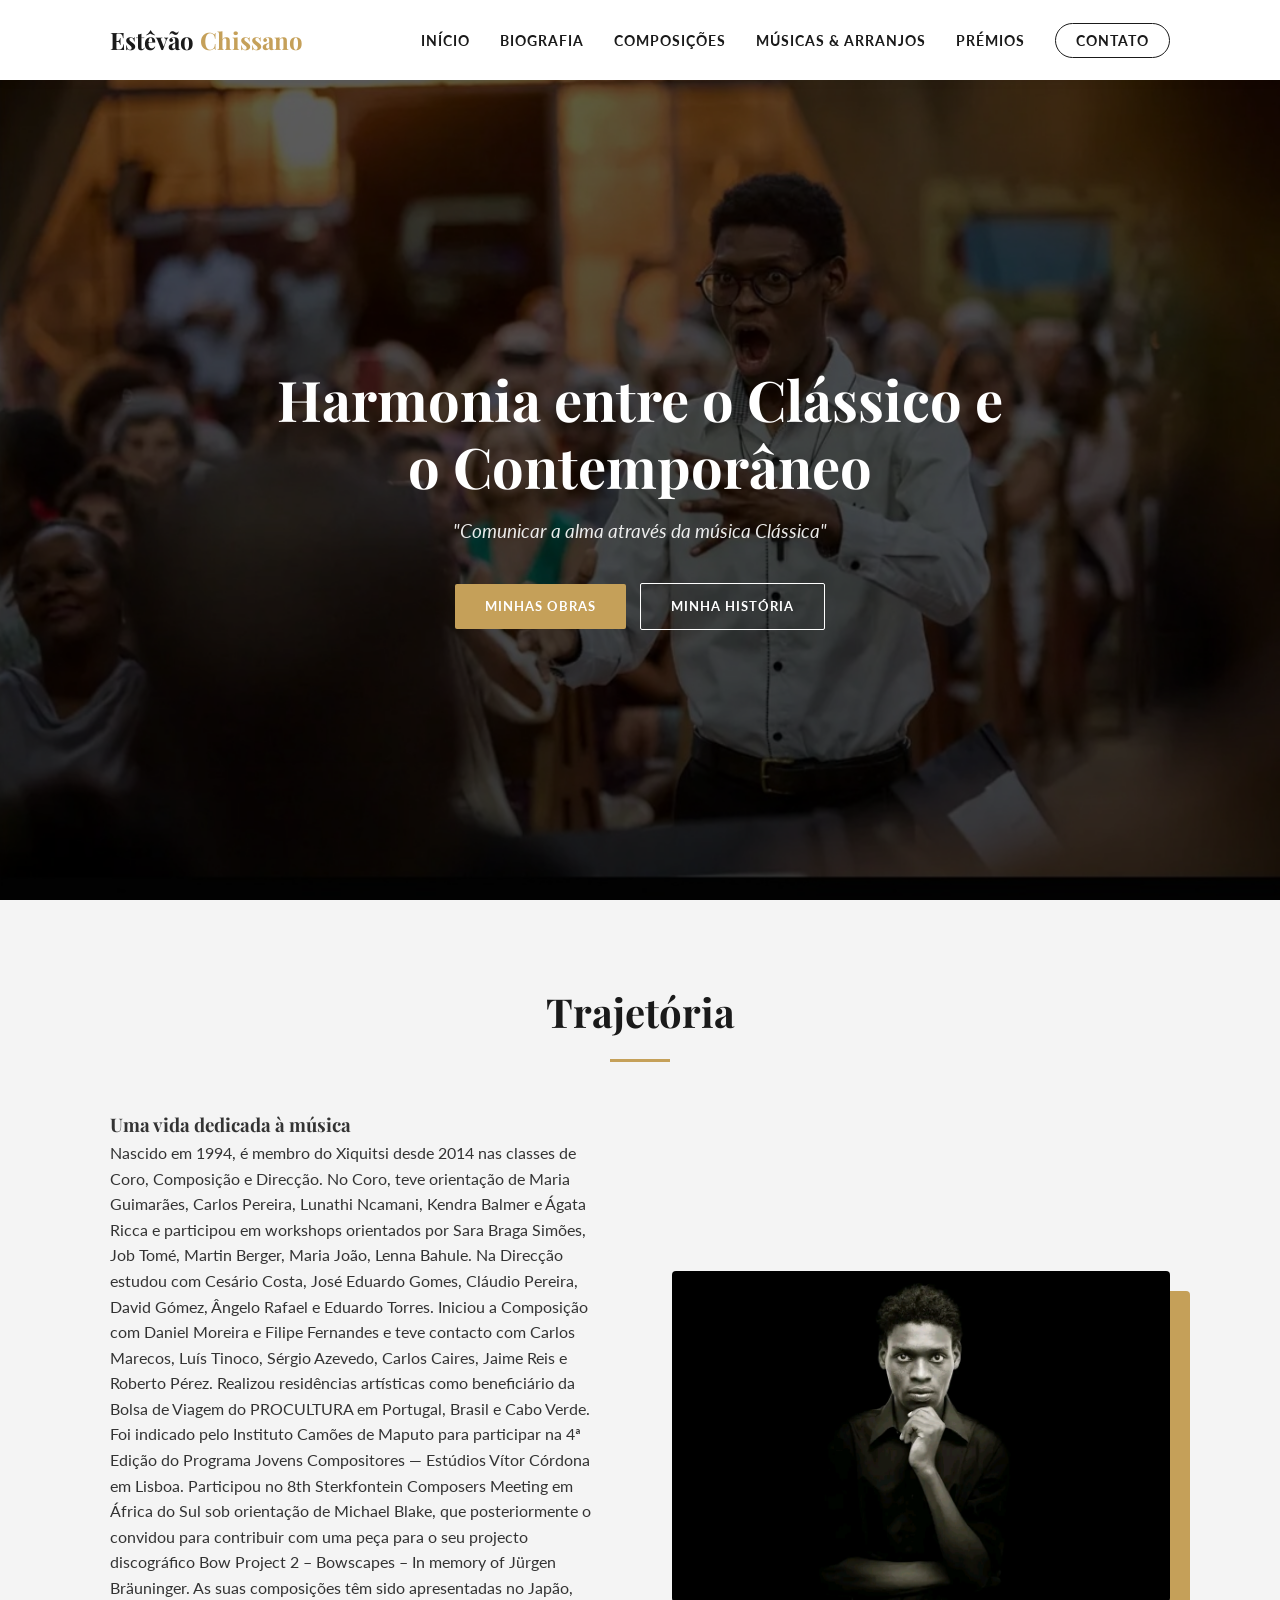
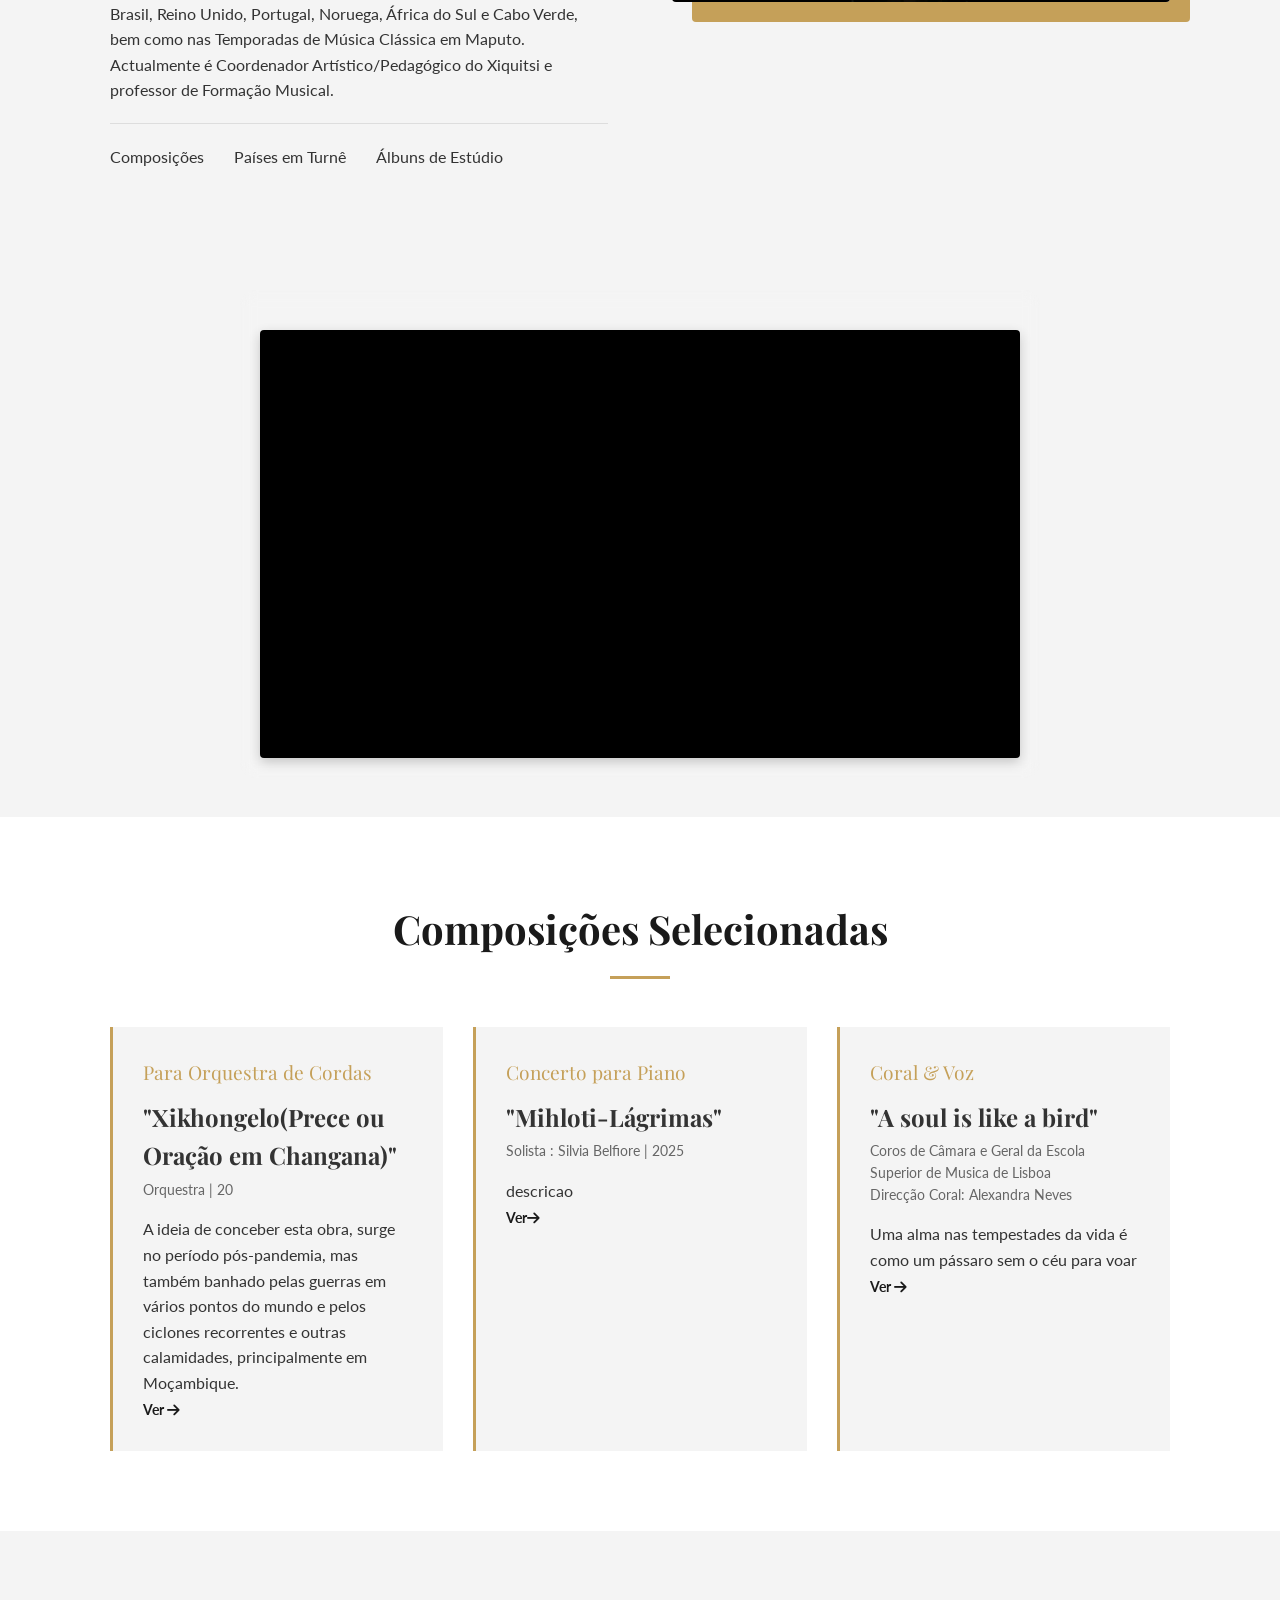
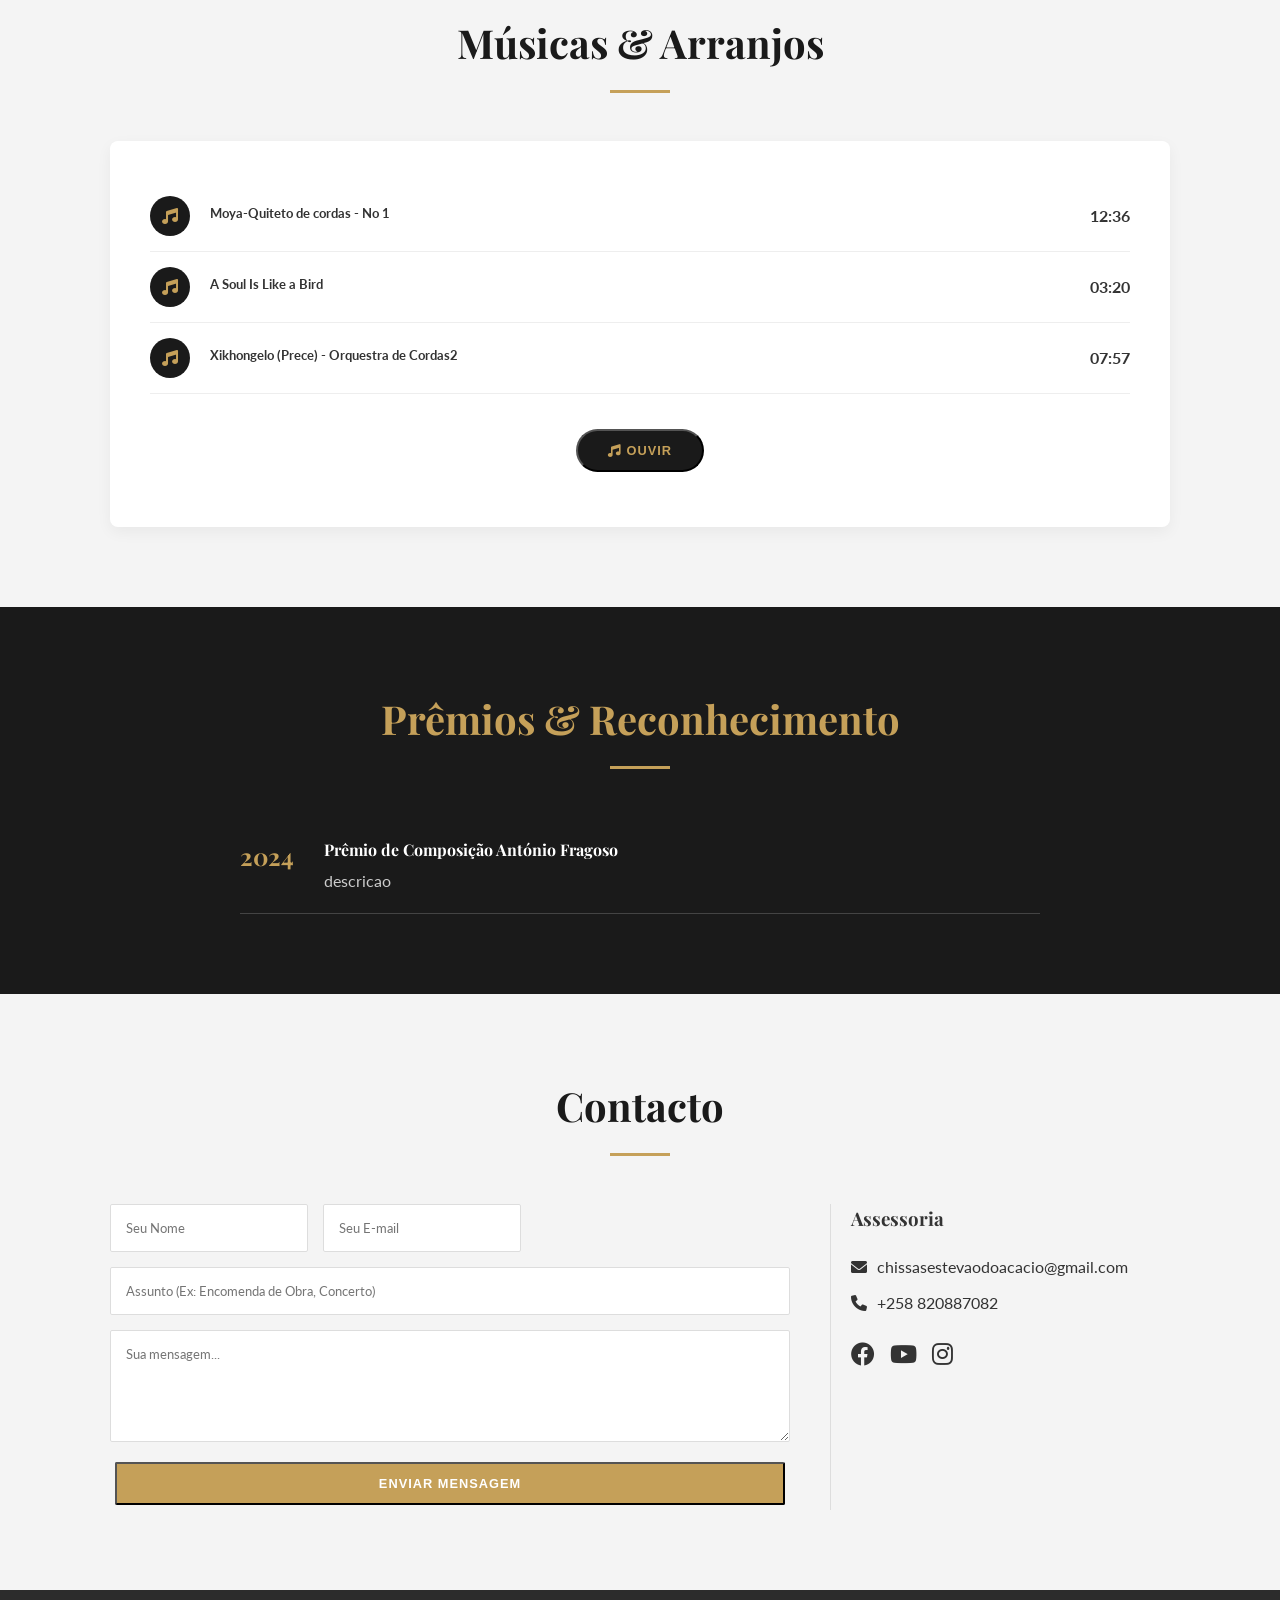
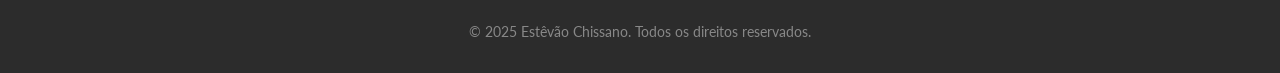
==== commit 3f051243: "reorganizacao da estrutura do site assim como das paginas" ====
--- a/index.html
+++ b/index.html
@@ -4,14 +4,12 @@
     <meta charset="UTF-8">
     <meta name="viewport" content="width=device-width, initial-scale=1.0">
     <title>Maestro & Compositor</title>
-    
     <link rel="preconnect" href="https://fonts.googleapis.com">
     <link rel="preconnect" href="https://fonts.gstatic.com" crossorigin>
     <link href="https://fonts.googleapis.com/css2?family=Lato:wght@300;400;700&family=Playfair+Display:ital,wght@0,400;0,700;1,400&display=swap" rel="stylesheet">
-    
     <link rel="stylesheet" href="https://cdnjs.cloudflare.com/ajax/libs/font-awesome/6.0.0/css/all.min.css">
-
     <link rel="stylesheet" href="index.css">
+    <link rel="shortcut icon" href="img/logo/logoEstevao.jpg" type="image/x-icon">
 </head>
 <body>
 
@@ -24,11 +22,11 @@
                 <span class="bar"></span>
             </div>
             <ul class="nav-menu">
-                <li><a href="#home" class="nav-link">Home</a></li>
+                <li><a href="#home" class="nav-link">Início</a></li>
                 <li><a href="#biography" class="nav-link">Biografia</a></li>
                 <li><a href="#compositions" class="nav-link">Composições</a></li>
                 <li><a href="#music" class="nav-link">Músicas & Arranjos</a></li>
-                <li><a href="#awards" class="nav-link">Prêmios</a></li>
+                <li><a href="#awards" class="nav-link">Prémios</a></li>
                 <li><a href="#contact" class="nav-link btn-contact">Contato</a></li>
             </ul>
         </div>
@@ -67,7 +65,7 @@
                     </ul>
                 </div>
                 <div class="bio-img hidden">
-                    <img src="estevao.jpg" alt="Maestro Regendo">
+                    <img src="img/estevao.jpg" alt="Maestro Regendo">
                 </div>
             </div>
         </div>
@@ -204,22 +202,22 @@
                     <div class="track-item">
                         <div class="play-btn"><i class="fas fa-music"></i></div>
                         <div class="track-info">
-                            <h5>Noturno em Dó Menor (Arranjo Piano)</h5>
-                            <span>04:32</span>
+                            <h5>Moya-Quiteto de cordas - No 1</h5>
+                            <span>12:36</span>
                         </div>
                     </div>
                     <div class="track-item">
                         <div class="play-btn"><i class="fas fa-music"></i></div>
                         <div class="track-info">
-                            <h5>Prelúdio para Cordas (Original)</h5>
-                            <span>06:15</span>
+                            <h5>A Soul Is Like a Bird</h5>
+                            <span>03:20</span>
                         </div>
                     </div>
                     <div class="track-item">
                         <div class="play-btn"><i class="fas fa-music"></i></div>
                         <div class="track-info">
-                            <h5>Tema de Filme: "Horizonte" (Trilha Sonora)</h5>
-                            <span>03:45</span>
+                            <h5>Xikhongelo (Prece) - Orquestra de Cordas2</h5>
+                            <span>07:57</span>
                         </div>
                     </div>
                 </div>
@@ -273,7 +271,7 @@
         <div class="container">
             <h2 class="section-title hidden">Contacto</h2>
             <div class="contact-wrapper hidden">
-                <form action="https://formsubmit.co/sitoe2505@gmail.com" class="contact-form" method="post">
+                <form action="https://formsubmit.co/chissasestevaodoacacio@gmail.com" class="contact-form" method="post">
                     <div class="input-group">
                         <input type="text" name="Nome" placeholder="Seu Nome" required>
                         <input type="email"  name="Email" placeholder="Seu E-mail" required>
@@ -281,7 +279,7 @@
                     <input type="text" name="Assunto" placeholder="Assunto (Ex: Encomenda de Obra, Concerto)" required>
                     <textarea placeholder="Sua mensagem..." name="Mensagem" rows="5" required></textarea>
                     <button type="submit" class="btn btn-primary">Enviar Mensagem</button>
-                    <input type="hidden" name="_next" value="http://127.0.0.1:5500/obrigado.html">
+                    <input type="hidden" name="_next" value="http://127.0.0.1:5501/obrigado.html">
                     <input type="hidden" name="_subject" value="Contacto pelo site de Estêvão Chissano">
                     <input type="hidden" name="_captcha" value="false">
                     <input type="text" name="_honey" style="display:none">
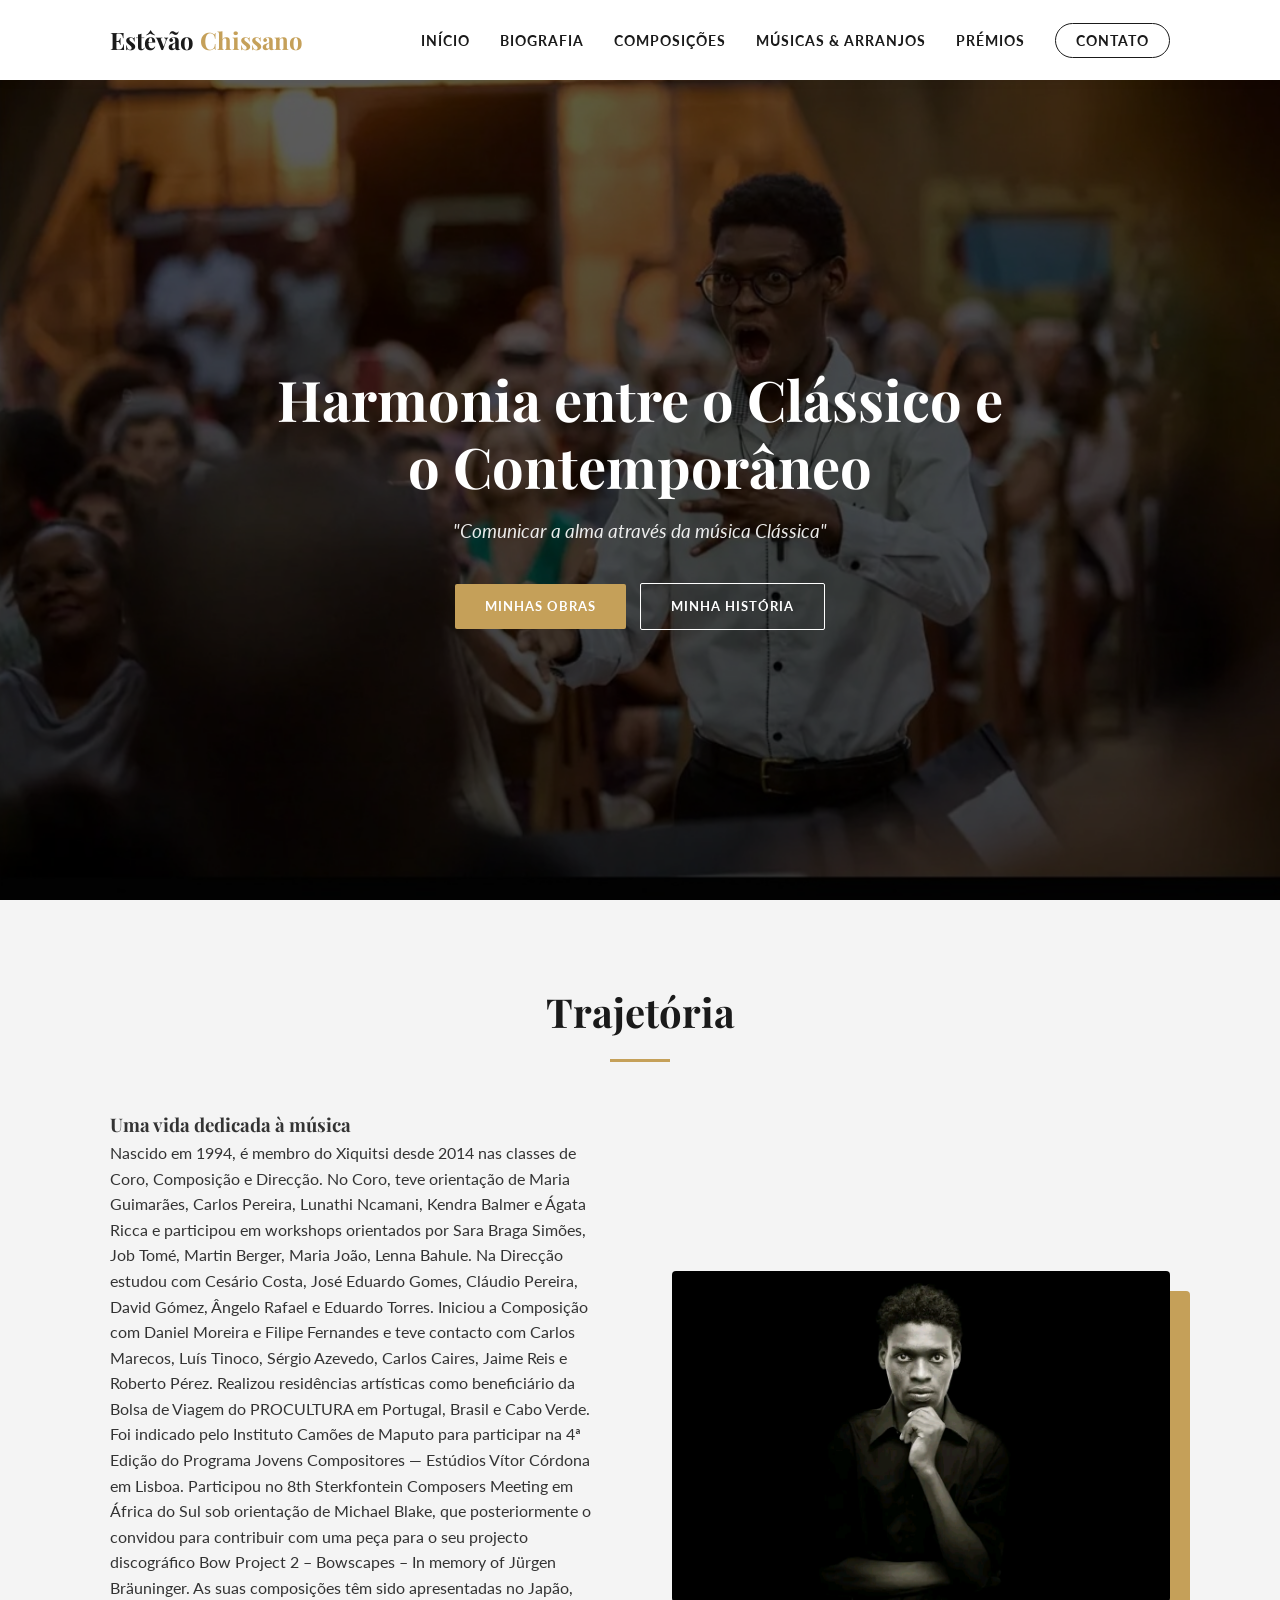
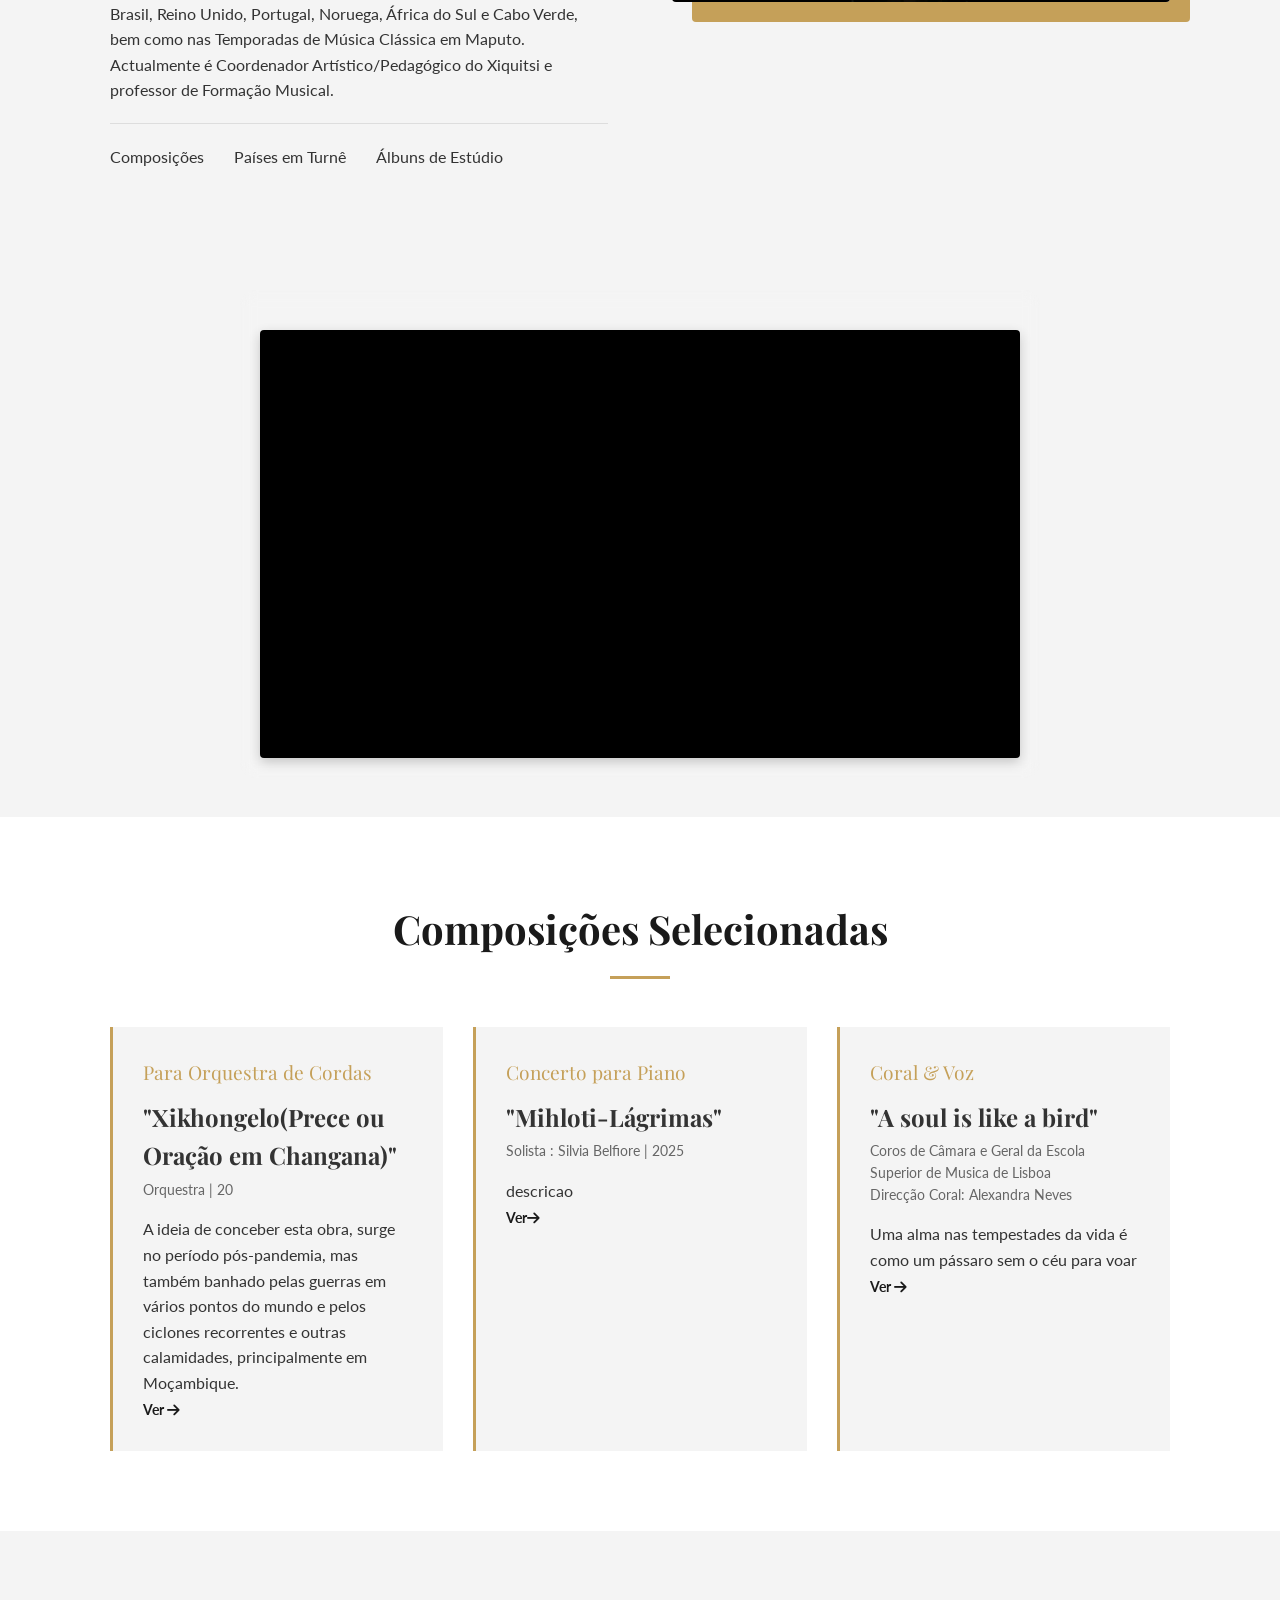
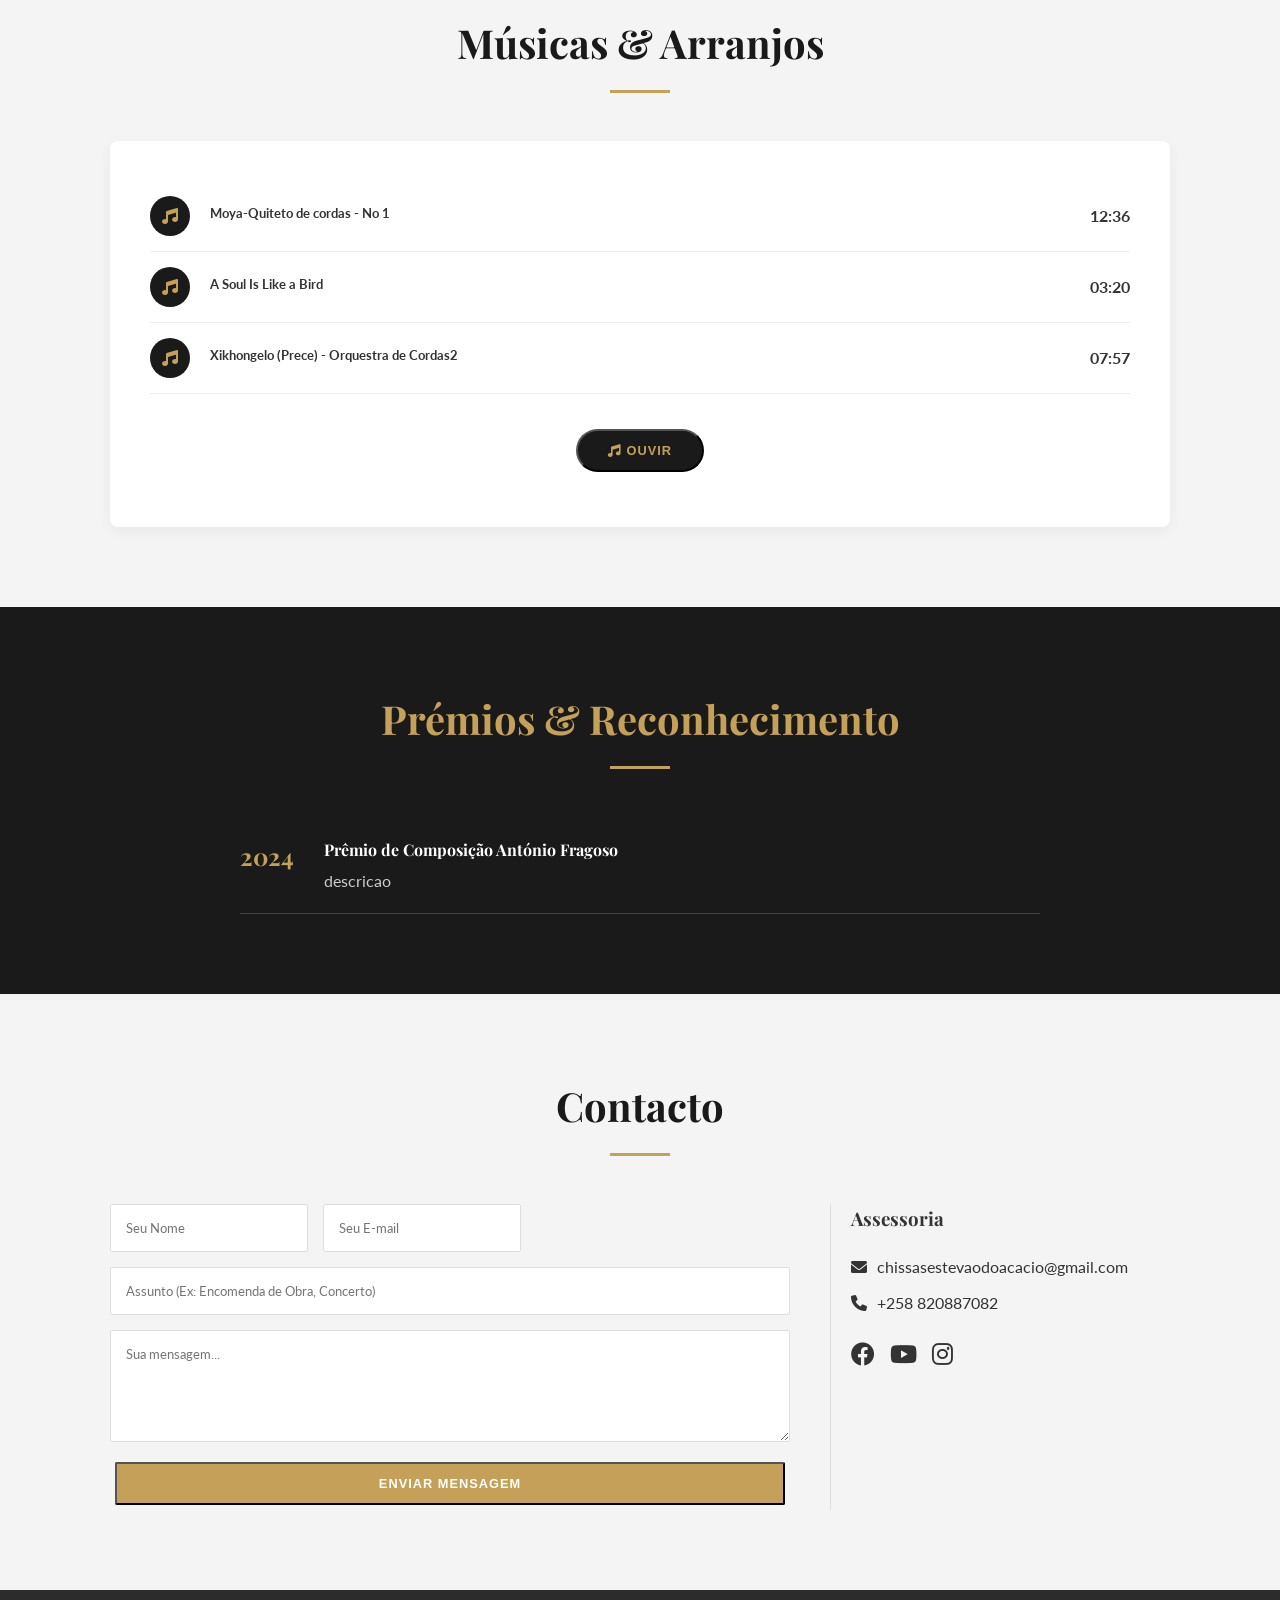
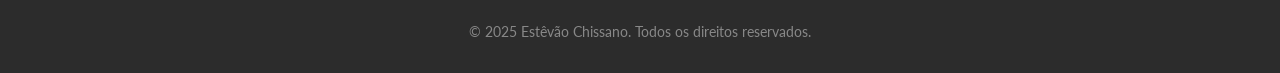
==== commit 7fd68ed5: "Mudanças na ortografia e diretorio de arquivos" ====
--- a/index.html
+++ b/index.html
@@ -8,7 +8,7 @@
     <link rel="preconnect" href="https://fonts.gstatic.com" crossorigin>
     <link href="https://fonts.googleapis.com/css2?family=Lato:wght@300;400;700&family=Playfair+Display:ital,wght@0,400;0,700;1,400&display=swap" rel="stylesheet">
     <link rel="stylesheet" href="https://cdnjs.cloudflare.com/ajax/libs/font-awesome/6.0.0/css/all.min.css">
-    <link rel="stylesheet" href="index.css">
+    <link rel="stylesheet" href="css/index.css">
     <link rel="shortcut icon" href="img/logo/logoEstevao.jpg" type="image/x-icon">
 </head>
 <body>
@@ -240,7 +240,7 @@
 
     <section id="awards" class="section bg-dark text-light">
         <div class="container">
-            <h2 class="section-title hidden" style="color:var(--gold)">Prêmios & Reconhecimento</h2>
+            <h2 class="section-title hidden" style="color:var(--gold)">Prémios & Reconhecimento</h2>
             <div class="awards-list hidden">
                 <div class="award-item">
                     <div class="year">2024</div>
@@ -304,6 +304,6 @@
         </div>
     </footer>
 
-    <script src="index.js"></script>
+    <script src="js/index.js"></script>
 </body>
 </html>
--- a/css/index.css
+++ b/css/index.css
@@ -0,0 +1,671 @@
+:root {
+    --gold: #c5a059;
+    --gold-hover: #b08d45;
+    --dark: #1a1a1a;
+    --grey: #2c2c2c;
+    --light: #f4f4f4;
+    --white: #ffffff;
+    --text-main: #333;
+    --font-serif: 'Playfair Display', serif;
+    --font-sans: 'Lato', sans-serif;
+}
+
+* {
+    margin: 0;
+    padding: 0;
+    box-sizing: border-box;
+}
+
+body {
+    font-family: var(--font-sans);
+    line-height: 1.6;
+    color: var(--text-main);
+    background-color: var(--light);
+    overflow-x: hidden;
+}
+
+/* Tipografia e Utilitários */
+h1, h2, h3, h4 {
+    font-family: var(--font-serif);
+    font-weight: 700;
+}
+
+a { text-decoration: none; color: inherit; transition: 0.3s; }
+ul { list-style: none; }
+
+.container {
+    max-width: 1100px;
+    margin: 0 auto;
+    padding: 0 20px;
+}
+
+.section { padding: 80px 0; }
+.section-title {
+    text-align: center;
+    font-size: 2.5rem;
+    margin-bottom: 3rem;
+    color: var(--dark);
+    position: relative;
+}
+
+.section-title::after {
+    content: '';
+    display: block;
+    width: 60px;
+    height: 3px;
+    background: var(--gold);
+    margin: 15px auto 0;
+}
+
+/* Navbar */
+.navbar {
+    background: var(--white);
+    height: 80px;
+    display: flex;
+    align-items: center;
+    position: sticky;
+    top: 0;
+    z-index: 1000;
+    box-shadow: 0 2px 10px rgba(0,0,0,0.05);
+}
+
+.nav-container {
+    display: flex;
+    justify-content: space-between;
+    align-items: center;
+    width: 100%;
+}
+
+.logo {
+    font-family: var(--font-serif);
+    font-size: 1.5rem;
+    color: var(--dark);
+    font-weight: 700;
+}
+
+.logo span { color: var(--gold); }
+
+.nav-menu { display: flex; align-items: center; gap: 30px; }
+.nav-link { font-size: 0.9rem; font-weight: 700; text-transform: uppercase; color: var(--dark); letter-spacing: 1px; }
+.nav-link:hover { color: var(--gold); }
+
+.btn-contact {
+    border: 1px solid var(--dark);
+    padding: 8px 20px;
+    border-radius: 50px;
+}
+.btn-contact:hover { background: var(--dark); color: var(--white); }
+
+/* Mobile Menu Hamburger */
+.menu-toggle { display: none; cursor: pointer; }
+.bar { display: block; width: 25px; height: 3px; margin: 5px auto; transition: all 0.3s ease-in-out; background-color: var(--dark); }
+
+/* Hero Section */
+.hero {
+    height: 100vh;
+    background: url('../img/backgroundinicial.jpg') no-repeat top center/cover;
+    position: top;
+    display: flex;
+    align-items: center;
+    justify-content: center;
+    text-align: center;
+    color: var(--white);
+    margin-top: -80px; /* Compensa a navbar */
+    padding-top: 80px;
+}
+
+.hero-overlay {
+    position: absolute;
+    top: 0; left: 0; width: 100%; height: 100%;
+    background: rgba(0, 0, 0, 0.6); /* Escurece a imagem de fundo */
+    z-index: 1;
+}
+
+.hero-content {
+    z-index: 2;
+    max-width: 800px;
+    padding: 20px;
+}
+
+.hero-image-container {
+    margin-bottom: 20px;
+}
+
+.profile-img {
+    width: 150px;
+    height: 150px;
+    border-radius: 50%;
+    object-fit: cover;
+    border: 3px solid var(--gold);
+    box-shadow: 0 4px 15px rgba(0,0,0,0.3);
+}
+
+.hero h1 { font-size: 3.5rem; margin-bottom: 1rem; line-height: 1.2; }
+.hero p { font-size: 1.2rem; font-style: italic; margin-bottom: 2rem; opacity: 0.9; }
+
+.btn {
+    display: inline-block;
+    padding: 12px 30px;
+    border-radius: 2px;
+    font-weight: 700;
+    text-transform: uppercase;
+    font-size: 0.8rem;
+    letter-spacing: 1px;
+    margin: 5px;
+    cursor: pointer;
+}
+
+.btn-primary { background: var(--gold); color: var(--white); }
+.btn-primary:hover { background: var(--gold-hover); }
+.btn-outline { border: 1px solid var(--white); color: var(--white); }
+.btn-outline:hover { background: var(--white); color: var(--dark); }
+
+/* Biografia Grid */
+.bio-grid {
+    display: grid;
+    grid-template-columns: 1fr 1fr;
+    gap: 4rem;
+    align-items: center;
+}
+.bio-img img { width: 100%; border-radius: 4px; box-shadow: 20px 20px 0 var(--gold); }
+.bio-stats { margin-top: 20px; display: flex; gap: 30px; border-top: 1px solid #ddd; padding-top: 20px; }
+
+
+/*Videos Sobre*/
+.video-sobre {
+    max-width: 800px;
+    margin: 40px auto;
+    padding: 20px;
+    background: #ffffff0d;
+    backdrop-filter: blur(8px);
+    border-radius: 16px;
+   
+    text-align: center;
+    animation: fadeIn 0.6s ease-out forwards;
+}
+
+/* Título */
+.video-sobre p {
+    font-size: 1.5rem;
+    font-weight: 600;
+    margin-bottom: 20px;
+    color: black;
+}
+
+/* Wrapper responsivo para manter proporção do vídeo */
+.video-wrapper {
+    position: relative;
+    width: 100%;
+    padding-bottom: 56.25%; /* 16:9 ratio */
+    overflow: hidden;
+    border-radius: 14px;
+    box-shadow: 0 0 15px #0005;
+}
+
+/* Iframe ocupa toda a área */
+.video-wrapper iframe {
+    position: absolute;
+    top: 0;
+    left: 0;
+    width: 100%;
+    height: 100%;
+    border: none;
+
+    /* Animação ao aparecer */
+    opacity: 0;
+    animation: slideUp 0.6s ease forwards;
+}
+
+/* Evita que o vídeo encoste nas bordas em telas pequenas */
+@media (max-width: 500px) {
+    .video-sobre {
+        margin: 20px;
+        padding: 15px;
+    }
+}
+
+/* Animações */
+@keyframes fadeIn {
+    from { opacity: 0; transform: scale(0.95); }
+    to { opacity: 1; transform: scale(1); }
+}
+
+@keyframes slideUp {
+    from { opacity: 0; transform: translateY(20px); }
+    to { opacity: 1; transform: translateY(0); }
+}
+
+/* Cards Composições */
+.bg-light { background: #fff; }
+.cards-grid {
+    display: grid;
+    grid-template-columns: repeat(auto-fit, minmax(300px, 1fr));
+    gap: 30px;
+}
+
+.card {
+    background: var(--light);
+    padding: 30px;
+    border-left: 3px solid var(--gold);
+    transition: transform 0.3s;
+}
+.card:hover { transform: translateY(-5px); box-shadow: 0 10px 20px rgba(0,0,0,0.05); }
+.card-header { font-family: var(--font-serif); font-size: 1.2rem; color: var(--gold); margin-bottom: 10px; }
+.card-body h4 { font-size: 1.5rem; margin-bottom: 5px; }
+.meta { font-size: 0.85rem; color: #666; margin-bottom: 15px; }
+.link-arrow { color: var(--dark); font-weight: 700; font-size: 0.9rem; }
+.link-arrow:hover { color: var(--gold); margin-left: 5px; }
+
+/*modal*/
+/* --- Modal Styles --- */
+.modal-overlay {
+    position: fixed;
+    top: 0; left: 0;
+    width: 100%; height: 100%;
+    background: rgba(0, 0, 0, 0.7);
+    backdrop-filter: blur(5px); /* Efeito moderno de desfoque */
+    z-index: 2000;
+    display: flex;
+    justify-content: center;
+    align-items: center;
+    opacity: 0;
+    visibility: hidden;
+    transition: all 0.4s ease;
+    padding: 20px;
+}
+
+.modal-overlay.active {
+    opacity: 1;
+    visibility: visible;
+}
+
+.modal-container {
+    background: var(--white);
+    width: 100%;
+    max-width: 800px;
+    border-radius: 8px;
+    position: relative;
+    box-shadow: 0 25px 50px -12px rgba(0, 0, 0, 0.5);
+    transform: translateY(50px) scale(0.95);
+    transition: all 0.4s cubic-bezier(0.34, 1.56, 0.64, 1); /* Animação "Bouncy" elegante */
+    /* CORREÇÃO PRINCIPAL: Altura e Flexbox */
+    max-height: 100vh; 
+    display: flex;    /* Transforma a caixa em flex */
+    flex-direction: column; /* Organiza itens em coluna (Topo, Meio, Baixo) */
+    overflow: hidden;
+    border-top: 4px solid var(--gold);
+}
+
+.modal-overlay.active .modal-container {
+    transform: translateY(0) scale(1);
+}
+
+/* Detalhe Musical de Fundo */
+.musical-decoration {
+    position: absolute;
+    top: -20px; right: -20px;
+    font-size: 150px;
+    color: rgba(197, 160, 89, 0.05); /* Dourado muito transparente */
+    transform: rotate(15deg);
+    z-index: 0;
+    pointer-events: none;
+}
+
+/* Header */
+.modal-header {
+    display: flex;
+    justify-content: space-between;
+    align-items: center;
+    padding: 20px 30px;
+    border-bottom: 1px solid #eee;
+    
+    z-index: 2;
+    background: var(--white);
+    flex-shrink: 0;
+}
+
+.modal-header h3 {
+    font-family: var(--font-serif);
+    color: var(--dark);
+    margin: 0;
+    font-size: 1.5rem;
+    padding-right: 20px;
+}
+
+.close-modal {
+    background: none;
+    border: none;
+    font-size: 2rem;
+    color: #999;
+    cursor: pointer;
+    transition: 0.3s;
+    line-height: 1;
+}
+
+.close-modal:hover { color: var(--gold); transform: rotate(90deg); }
+
+/* Body & Layout */
+.modal-content-body {
+    padding: 30px;
+    display: grid;
+    overflow-y: auto;
+    grid-template-columns: 1fr 1fr; /* Lado a lado em desktop */
+    gap: 30px;
+    position: relative;
+    z-index: 1;
+    flex-grow: 1; /* Faz o corpo crescer para ocupar o espaço disponível */
+    
+}
+
+/* Video Responsivo */
+.video-wrapper {
+    position: relative;
+    padding-bottom: 56.25%; /* Aspect Ratio 16:9 */
+    height: 0;
+    background: #000;
+    border-radius: 4px;
+    box-shadow: 0 4px 12px rgba(0,0,0,0.2);
+}
+
+.video-wrapper iframe {
+    position: absolute;
+    top: 0; left: 0;
+    width: 100%; 
+    height: 100%;
+    
+    border: none;
+    border-radius: 8px;
+    box-shadow: 0 4px 12px rgba(0,0,0,0.1);
+    
+}
+
+/* Texto e Meta dados */
+.text-content h4 {
+    color: var(--gold);
+    margin-bottom: 10px;
+    font-size: 0.9rem;
+    text-transform: uppercase;
+    letter-spacing: 1px;
+}
+
+.text-content p {
+    font-size: 0.95rem;
+    color: #555;
+    line-height: 1.7;
+    margin-bottom: 20px;
+}
+
+.musical-meta {
+    background: #f9f9f9;
+    padding: 15px;
+    border-radius: 4px;
+    font-size: 0.85rem;
+    display: flex;
+    flex-direction: column;
+    gap: 8px;
+    border-left: 3px solid var(--dark);
+}
+
+.musical-meta i { color: var(--gold); width: 20px; }
+
+/* Ajuste no Grid Principal para acomodar o player embaixo */
+.modal-main-grid {
+    display: grid;
+    grid-template-columns: 1fr 1fr;
+    gap: 30px;
+    margin-bottom: 30px; /* Espaço para o player de áudio */
+}
+
+/* --- Estilos do Player de Áudio --- */
+.audio-wrapper {
+    background: #f8f9fa;
+    border-radius: 12px;
+    padding: 20px 20px 60px 20px;
+    border: 1px solid #e9ecef;
+    box-shadow: inset 0 0 20px rgba(0,0,0,0.02);
+    position: relative;
+    overflow: hidden;
+    transition: all 0.3s ease;
+}
+
+/* Classe para esconder o player quando não houver link */
+.hidden-audio {
+    display: none;
+}
+
+.audio-header {
+    display: flex;
+    align-items: center;
+    gap: 10px;
+    margin-bottom: 15px;
+    color: var(--dark);
+    font-weight: 700;
+    font-family: var(--font-serif);
+    font-size: 1.1rem;
+}
+
+.audio-header i {
+    color: var(--gold);
+    font-size: 1.2rem;
+}
+
+.audio-wrapper iframe {
+    border-radius: 8px; /* Arredonda o player do Spotify/SoundCloud */
+    background-color: transparent;
+}
+
+/* Responsividade Interna da Modal */
+@media (max-width: 768px) {
+    .modal-main-grid {
+        grid-template-columns: 1fr;
+        gap: 20px;
+    }
+    
+    .audio-wrapper {
+        padding: 15px;
+    }
+    .video-sobre iframe {
+        height: 250px;
+        width: 100%;
+        margin: auto;
+    }
+}
+/* Footer */
+.modal-footer {
+    padding: 20px 30px;
+    background: #fcfcfc;
+    border-top: 1px solid #eee;
+    display: flex;
+    justify-content: flex-end;
+    gap: 15px;
+    position: relative;
+    z-index: 1;
+}
+
+.btn-outline-dark {
+    border: 1px solid #ccc;
+    background: transparent;
+    color: #555;
+    padding: 10px 20px;
+    border-radius: 2px;
+    cursor: pointer;
+    transition: 0.3s;
+}
+
+.btn-outline-dark:hover { background: #eee; color: #333; }
+
+.data-audio {
+    margin-top: 10px;
+    font-size: 0.85rem;
+    color: #777;
+    text-align: center;
+
+}
+
+.data-audio i { color: var(--gold); margin-right: 5px; }
+
+/* Responsividade da Modal */
+@media (max-width: 768px) {
+    .modal-content-body {
+        grid-template-columns: 1fr; /* Empilha vídeo e texto no mobile */
+        padding: 20px;
+    }
+    
+    .modal-header h3 { font-size: 1.2rem; }
+    
+    .modal-footer {
+        flex-direction: column;
+    }
+    
+    .modal-footer .btn {
+        width: 100%;
+        text-align: center;
+    }
+
+    .video-sobre iframe {
+        height: 250px;
+       
+        margin: auto;
+        
+    }
+}
+
+
+
+/* Music Player Style */
+.music-wrapper { background: var(--white); padding: 40px; border-radius: 8px; box-shadow: 0 5px 15px rgba(0,0,0,0.05); }
+.track-item {
+    display: flex;
+    align-items: center;
+    padding: 15px 0;
+    border-bottom: 1px solid #eee;
+    transition: 0.2s;
+}
+.track-item:hover { background: #fafafa; }
+.play-btn {
+    width: 40px; height: 40px;
+    background: var(--dark); color: var(--gold);
+    border-radius: 50%;
+    display: flex; justify-content: center; align-items: center;
+    margin-right: 20px;
+    cursor: pointer;
+}
+.track-info { flex: 1; display: flex; justify-content: space-between; font-weight: 700; }
+.spotify-link { text-align: center; margin-top: 30px; }
+.btn-spotify { background: #1DB954; color: white; border-radius: 50px; }
+
+/* Awards List */
+.bg-dark { background: var(--dark); color: #ccc; }
+.awards-list { max-width: 800px; margin: 0 auto; }
+.award-item { display: flex; gap: 30px; padding: 20px 0; border-bottom: 1px solid #444; }
+.year { font-size: 1.5rem; font-weight: 700; color: var(--gold); font-family: var(--font-serif); }
+.award-desc h4 { color: var(--white); margin-bottom: 5px; }
+
+/* Contato */
+.contact-wrapper { display: grid; grid-template-columns: 2fr 1fr; gap: 40px; }
+.contact-form { display: flex; flex-direction: column; gap: 15px; }
+.input-group { display: flex; gap: 15px; }
+input, textarea {
+    padding: 15px;
+    border: 1px solid #ddd;
+    border-radius: 2px;
+    font-family: var(--font-sans);
+    outline: none;
+}
+input:focus, textarea:focus { border-color: var(--gold); }
+.contact-info { padding-left: 20px; border-left: 1px solid #ddd; }
+.contact-info h3 { margin-bottom: 20px; }
+.contact-info p { margin-bottom: 10px; display: flex; gap: 10px; align-items: center; }
+.social-icons { margin-top: 20px; font-size: 1.5rem; display: flex; gap: 15px; }
+.social-icons a:hover { color: var(--gold); }
+
+/* Footer */
+footer { background: var(--grey); color: #888; text-align: center; padding: 30px 0; font-size: 0.9rem; }
+
+/* Animações (Classes utilitárias) */
+.hidden { opacity: 0; transform: translateY(30px); transition: all 0.8s ease; }
+.show { opacity: 1; transform: translateY(0); }
+
+/* Responsividade */
+@media (max-width: 768px) {
+    .menu-toggle { display: block; z-index: 1001; }
+    .menu-toggle.active .bar:nth-child(1) { transform: translateY(8px) rotate(45deg); }
+    .menu-toggle.active .bar:nth-child(2) { opacity: 0; }
+    .menu-toggle.active .bar:nth-child(3) { transform: translateY(-8px) rotate(-45deg); }
+
+    .nav-menu {
+        position: fixed; left: -100%; top: 0; gap: 0;
+        flex-direction: column; background-color: var(--white);
+        width: 100%; height: 100vh; text-align: center;
+        transition: 0.3s; padding-top: 100px;
+    }
+    .nav-menu.active { left: 0; }
+    .nav-item { margin: 16px 0; }
+
+    .hero h1 { font-size: 2.2rem; }
+    .bio-grid, .contact-wrapper { grid-template-columns: 1fr; gap: 2rem; }
+    .bio-img img { box-shadow: 10px 10px 0 var(--gold); }
+    .input-group { flex-direction: column; }
+    .contact-info { border-left: none; padding-left: 0; border-top: 1px solid #ddd; padding-top: 20px; }
+}
+
+/* Modal Playlist */
+/* Estilo para o background da Modal */
+.modal-playlist {
+    display: none; 
+    
+    /* Posição fixa para cobrir a tela inteira */
+    position: fixed; 
+    z-index: 1000; /* Garante que fique acima de outros elementos */
+    left: 0;
+    top: 0;
+    width: 100%;
+    height: 100%;
+    
+    /* Fundo preto semi-transparente */
+    background-color: rgba(0, 0, 0, 0.7); 
+    
+    /* Centraliza o conteúdo (opcional, mas recomendado) */
+    display: flex;
+    justify-content: center;
+    align-items: center;
+}
+
+/* Estilo para o conteúdo interno da Modal */
+.modal-content-playlist {
+    background-color: #fefefe;
+    margin: auto; /* Centraliza verticalmente e horizontalmente se display for 'block' */
+    padding: 35px;
+    border: 1px solid #888;
+    width: 95%; /* Largura padrão */
+    max-width: 750px; /* Largura máxima */
+    border-radius: 8px;
+    box-shadow: 0 4px 8px 0 rgba(0,0,0,0.2), 0 6px 20px 0 rgba(0,0,0,0.19);
+    position: relative; /* Importante para posicionar o botão de fechar */
+}
+
+/* Estilo para o botão de fechar (o 'x') */
+.close-playlist-btn {
+    color: #aaa;
+    float: right; /* Flutua para o canto superior direito */
+    font-size: 38px;
+    font-weight: bold;
+    position: absolute; /* Posiciona absolutamente dentro do .modal-content-playlist */
+    top: 10px;
+    right: 20px;
+    cursor: pointer;
+}
+
+.close-playlist-btn:hover,
+.close-playlist-btn:focus {
+    color: #000;
+    text-decoration: none;
+    cursor: pointer;
+}
+
+/* Estilo opcional para o botão de abrir */
+#openModalBtn {
+    padding: 10px 20px;
+    font-size: 16px;
+    cursor: pointer;
+}
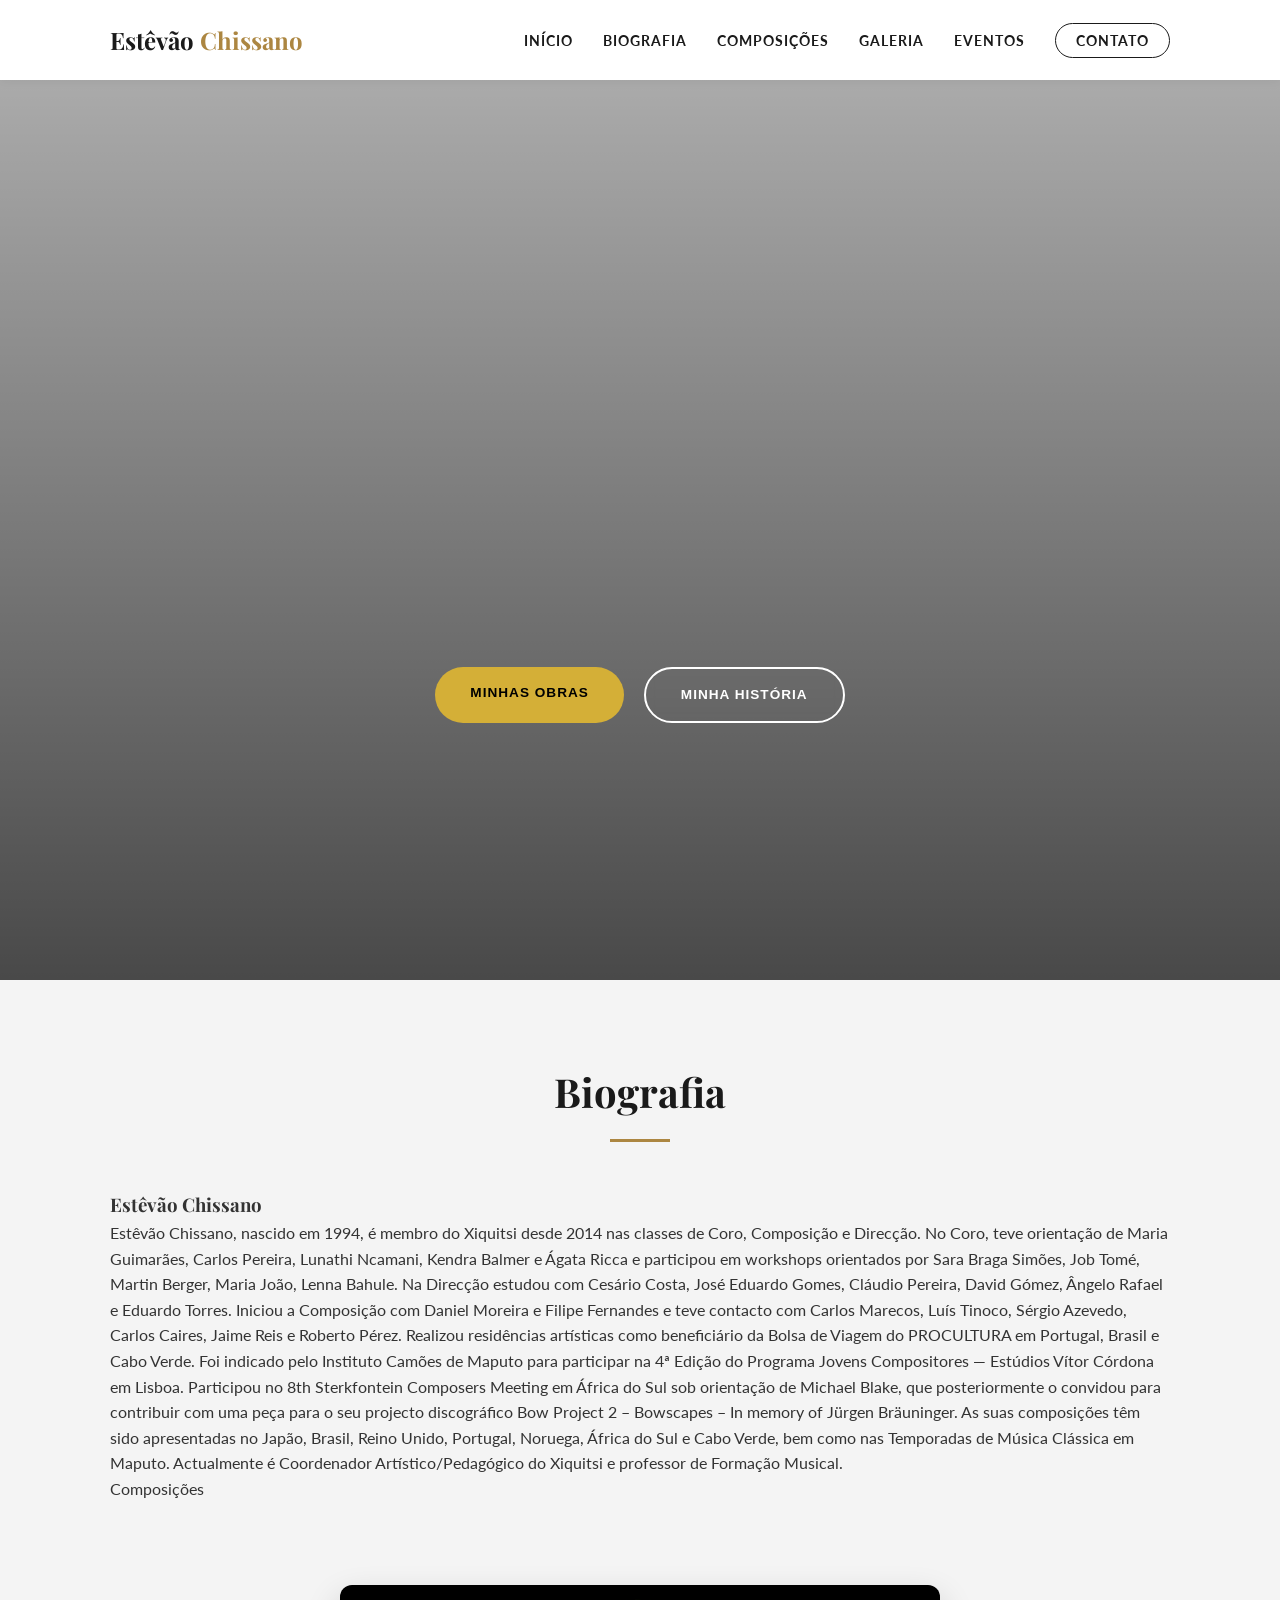
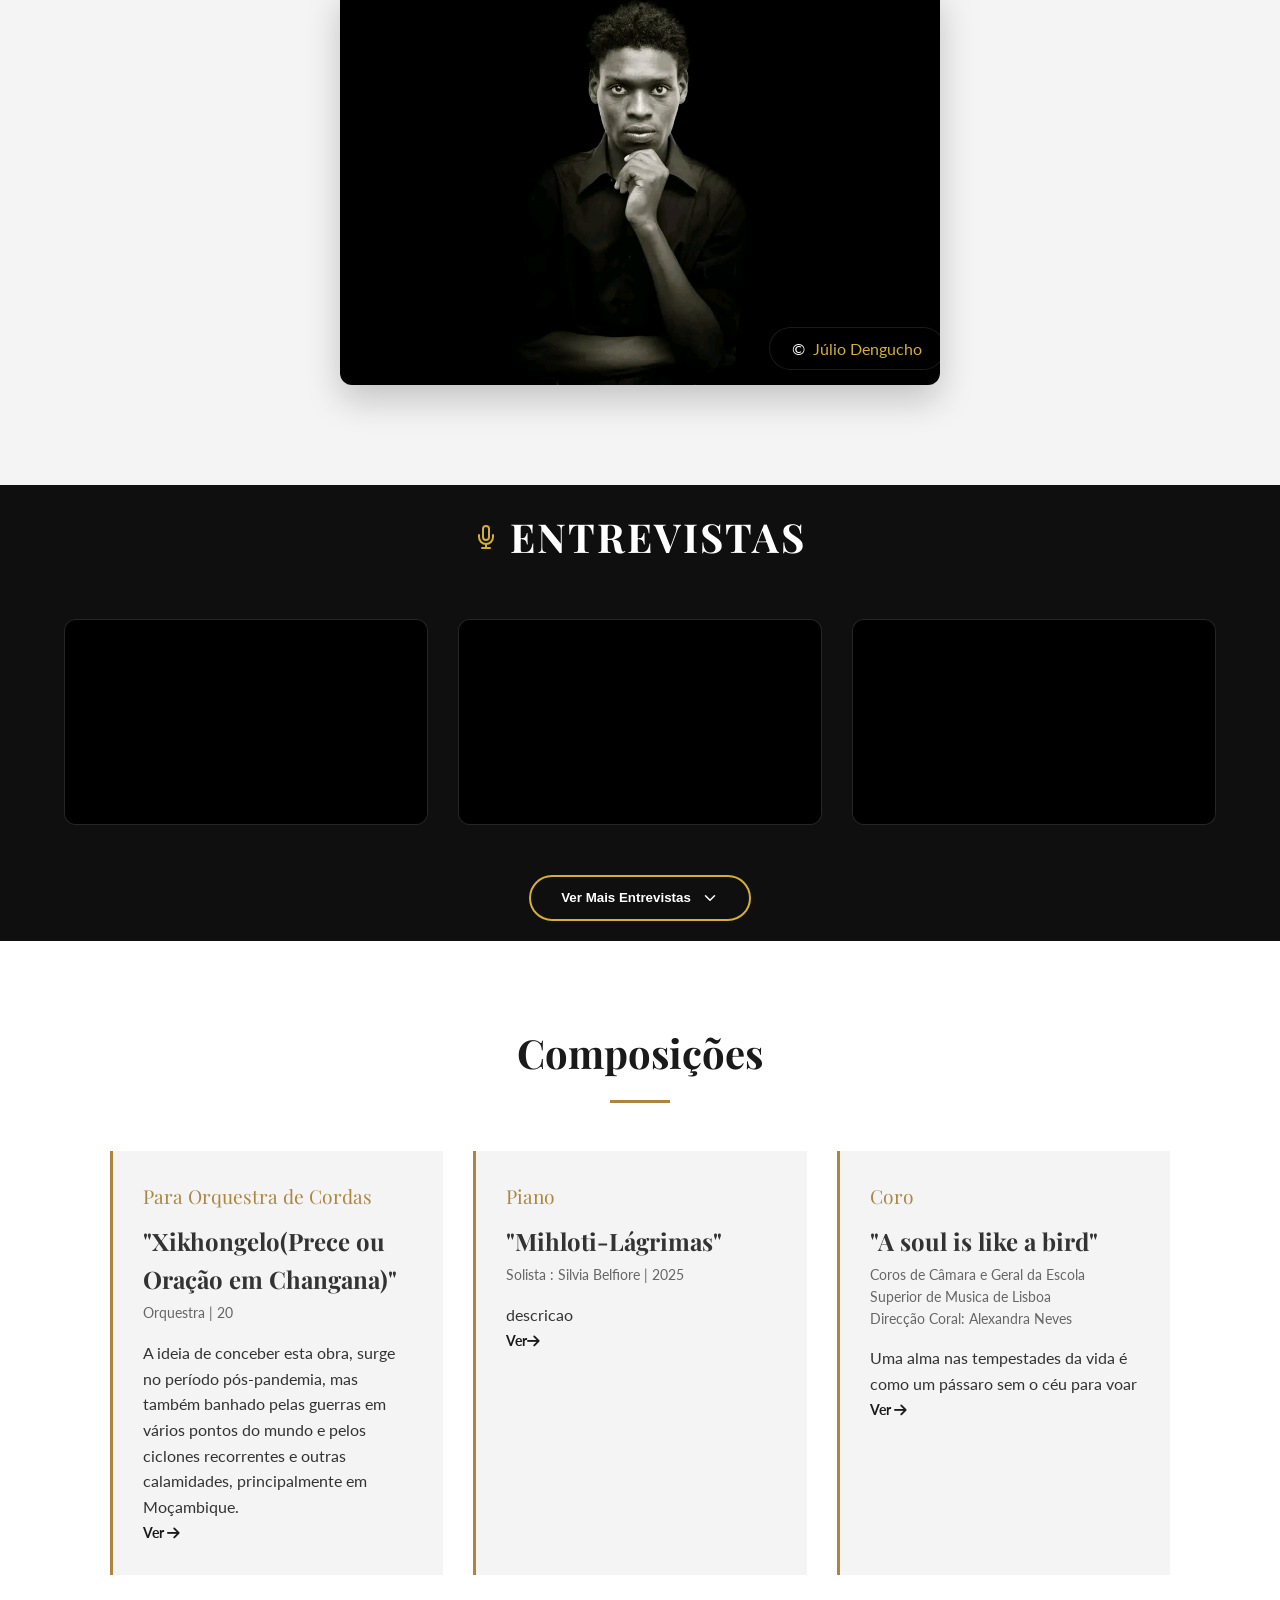
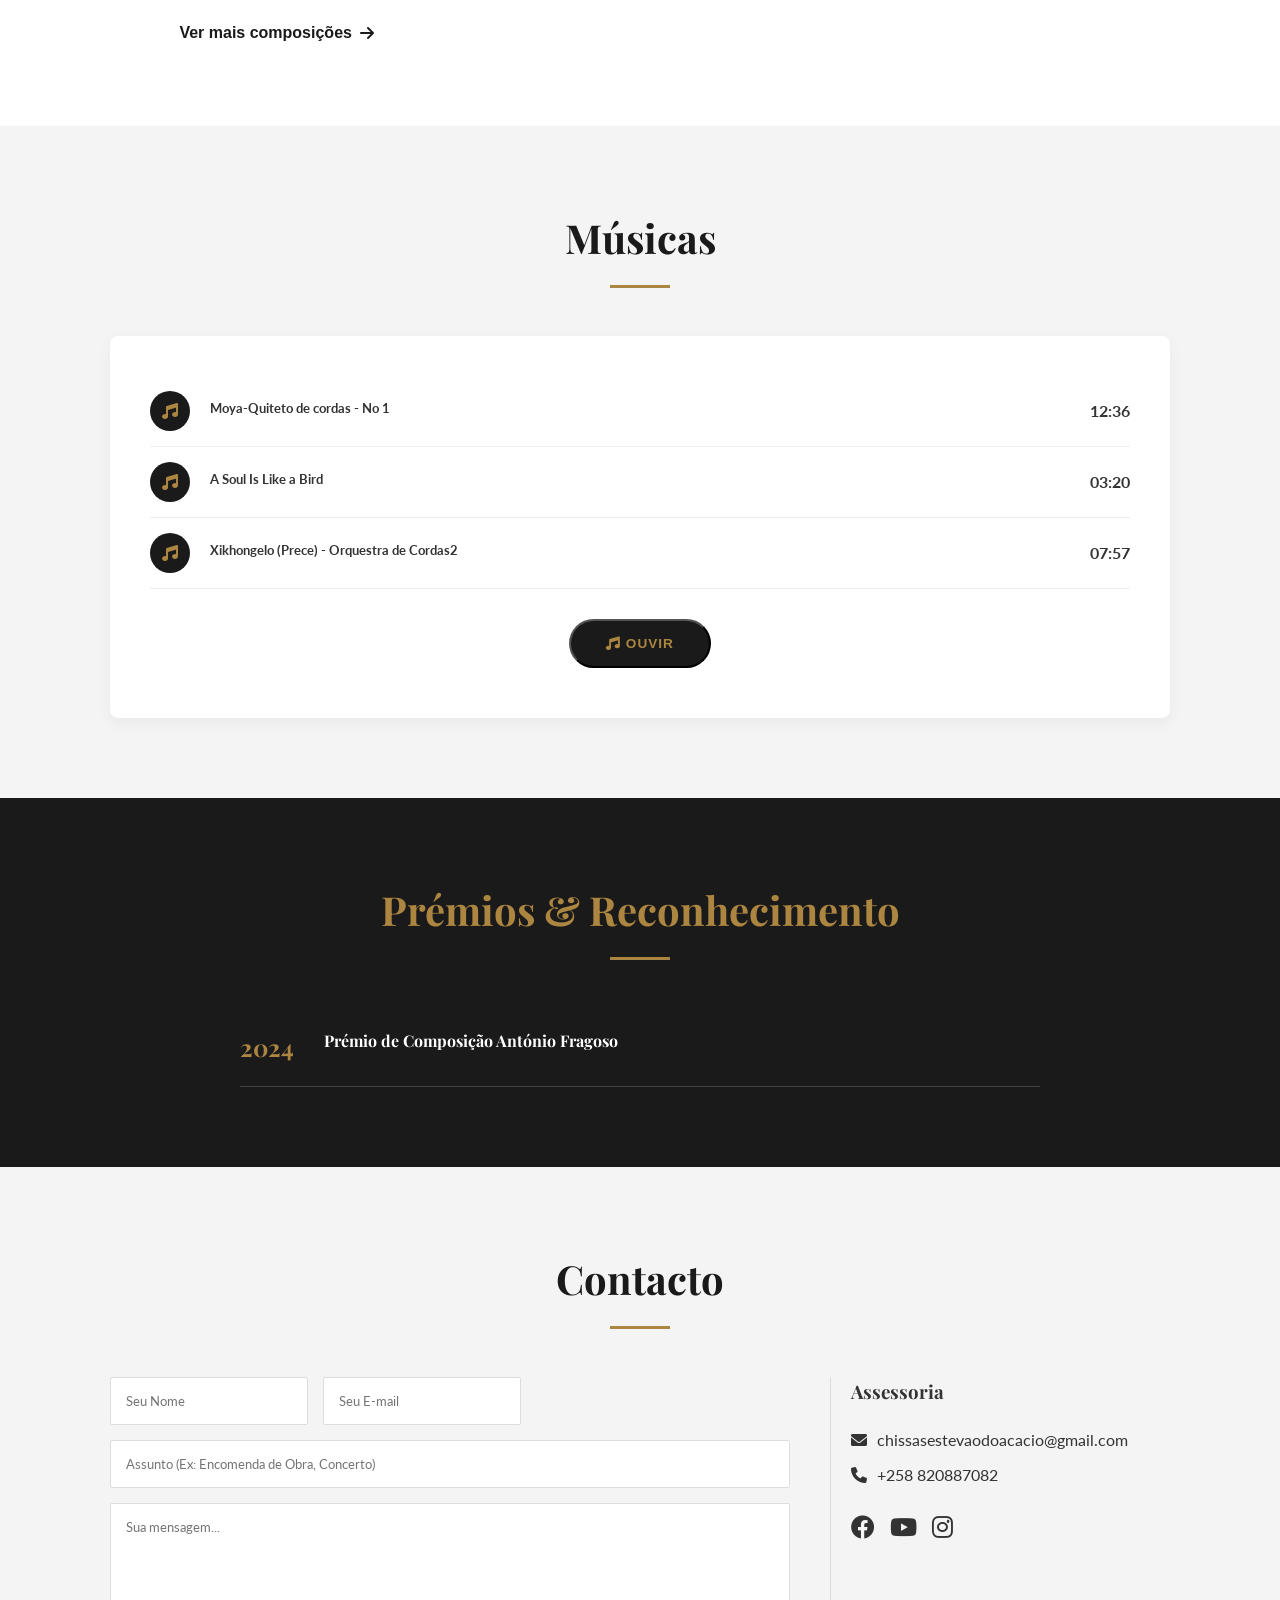
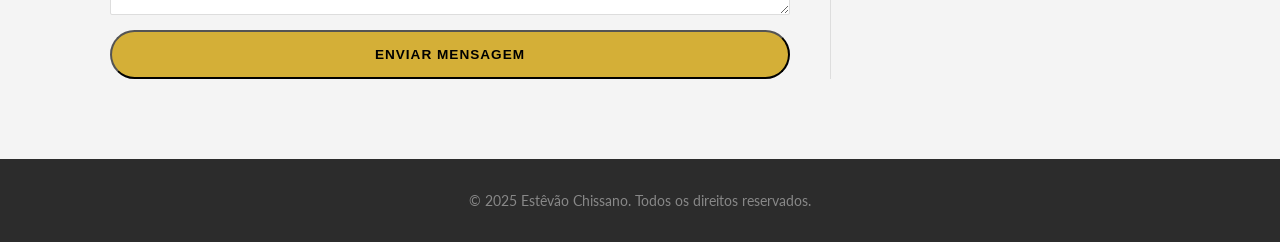
==== commit d8cdafb8: "Mudei a foto de background estatica para um carrossel e criei o campo entrevistas" ====
--- a/index.html
+++ b/index.html
@@ -3,7 +3,7 @@
 <head>
     <meta charset="UTF-8">
     <meta name="viewport" content="width=device-width, initial-scale=1.0">
-    <title>Maestro & Compositor</title>
+    <title>Estêvão Chissano</title>
     <link rel="preconnect" href="https://fonts.googleapis.com">
     <link rel="preconnect" href="https://fonts.gstatic.com" crossorigin>
     <link href="https://fonts.googleapis.com/css2?family=Lato:wght@300;400;700&family=Playfair+Display:ital,wght@0,400;0,700;1,400&display=swap" rel="stylesheet">
@@ -12,10 +12,9 @@
     <link rel="shortcut icon" href="img/logo/logoEstevao.jpg" type="image/x-icon">
 </head>
 <body>
-
     <nav class="navbar">
         <div class="container nav-container">
-            <a href="#" class="logo">Estêvão <span>Chissano</span></a>
+            <a href="index.html" class="logo">Estêvão <span>Chissano</span></a>
             <div class="menu-toggle" id="mobile-menu">
                 <span class="bar"></span>
                 <span class="bar"></span>
@@ -25,68 +24,125 @@
                 <li><a href="#home" class="nav-link">Início</a></li>
                 <li><a href="#biography" class="nav-link">Biografia</a></li>
                 <li><a href="#compositions" class="nav-link">Composições</a></li>
-                <li><a href="#music" class="nav-link">Músicas & Arranjos</a></li>
-                <li><a href="#awards" class="nav-link">Prémios</a></li>
+                <li><a href="" class="nav-link">Galeria</a></li>
+                <li><a href="" class="nav-link">Eventos</a></li>
                 <li><a href="#contact" class="nav-link btn-contact">Contato</a></li>
             </ul>
         </div>
     </nav>
 
     <header id="home" class="hero">
+        <div class="hero-slideshow">
+            <div class="slide" style="background-image: url('img/backgroundinicial.jpg');"></div>
+            <div class="slide" style="background-image: url('img/fundo1.jpg');"></div>
+            <div class="slide" style="background-image: url('img/fundo3.jpg');"></div>
+        </div>
+
         <div class="hero-overlay"></div>
-        <div class="hero-content hidden">
-            <div class="hero-image-container">
-                <!--img src="1746816139204.jpg" alt="Foto do Compositor" class="profile-img"-->
-            </div>
-            <h1>Harmonia entre o Clássico e o Contemporâneo</h1>
-            <p>"Comunicar a alma através da música Clássica"</p>
-            <div class="hero-btns">
+
+        <div class="hero-content">
+            <h1 class="reveal"></h1>
+            <p class="reveal"></p>
+            
+            <div class="hero-btns reveal">
                 <a href="#compositions" class="btn btn-primary">Minhas Obras</a>
                 <a href="#biography" class="btn btn-outline">Minha História</a>
             </div>
         </div>
+        
+        <div class="scroll-indicator"></div>
     </header>
 
     <section id="biography" class="section">
         <div class="container">
-            <h2 class="section-title hidden">Trajetória</h2>
+            <h2 class="section-title hidden">Biografia</h2>
             <div class="bio-grid">
                 <div class="bio-text hidden">
-                    <h3>Uma vida dedicada à música</h3>
-                    <p>Nascido em 1994, é membro do Xiquitsi desde 2014 nas classes de Coro, Composição e Direcção. No Coro, teve orientação de Maria Guimarães, Carlos Pereira, Lunathi Ncamani, Kendra Balmer e Ágata Ricca e participou em workshops orientados por Sara Braga Simões, Job Tomé, Martin Berger, Maria João, Lenna Bahule. Na Direcção estudou com Cesário Costa, José Eduardo Gomes, Cláudio Pereira, David Gómez, Ângelo Rafael e Eduardo Torres. Iniciou a Composição com Daniel Moreira e Filipe Fernandes e teve contacto com Carlos Marecos, Luís Tinoco, Sérgio Azevedo, Carlos Caires, Jaime Reis e Roberto Pérez.
+                    <h3>Estêvão Chissano</h3>
+                    <p>Estêvão Chissano, nascido em 1994, é membro do Xiquitsi desde 2014 nas classes de Coro, Composição e Direcção. No Coro, teve orientação de Maria Guimarães, Carlos Pereira, Lunathi Ncamani, Kendra Balmer e Ágata Ricca e participou em workshops orientados por Sara Braga Simões, Job Tomé, Martin Berger, Maria João, Lenna Bahule. Na Direcção estudou com Cesário Costa, José Eduardo Gomes, Cláudio Pereira, David Gómez, Ângelo Rafael e Eduardo Torres. Iniciou a Composição com Daniel Moreira e Filipe Fernandes e teve contacto com Carlos Marecos, Luís Tinoco, Sérgio Azevedo, Carlos Caires, Jaime Reis e Roberto Pérez.
 
                     Realizou residências artísticas como beneficiário da Bolsa de Viagem do PROCULTURA em Portugal, Brasil e Cabo Verde. Foi indicado pelo Instituto Camões de Maputo para participar na 4ª Edição do Programa Jovens Compositores — Estúdios Vítor Córdona em Lisboa. Participou no 8th Sterkfontein Composers Meeting em África do Sul sob orientação de Michael Blake, que posteriormente o convidou para contribuir com uma peça para o seu projecto discográfico Bow Project 2 – Bowscapes – In memory of Jürgen Bräuninger.
-
                     As suas composições têm sido apresentadas no Japão, Brasil, Reino Unido, Portugal, Noruega, África do Sul e Cabo Verde, bem como nas Temporadas de Música Clássica em Maputo. Actualmente é Coordenador Artístico/Pedagógico do Xiquitsi e professor de Formação Musical.</p>
                     <ul class="bio-stats">
                         <li><strong></strong> Composições</li>
-                        <li><strong></strong> Países em Turnê</li>
-                        <li><strong></strong> Álbuns de Estúdio</li>
                     </ul>
                 </div>
-                <div class="bio-img hidden">
-                    <img src="img/estevao.jpg" alt="Maestro Regendo">
-                </div>
-            </div>
-        </div>
-    </section>
-    <div class="video-sobre">
-    <p></p>
-    <div class="video-wrapper">
-        <iframe 
-            src="https://www.youtube.com/embed/hypIKqWs8ts?si=nlyvZZ7Qr6XcVTOe"
-            title="YouTube video player"
-            frameborder="0"
-            allow="accelerometer; autoplay; clipboard-write; encrypted-media; gyroscope; picture-in-picture; web-share"
-            referrerpolicy="strict-origin-when-cross-origin"
-            allowfullscreen>
-        </iframe>
-    </div>
-</div>
+                <div class="bio-container">
+                    <div class="bio-img">
+                        <img src="img/estevao.jpg" alt="Estêvão Chissano">
+                        
+                        <div class="autordafoto">
+                            
+                            <p><div class="copy" style="font-size: 1em;">&copy </div><span style="color: #d4af37;"> Júlio Dengucho</span></p>
+                        </div>
+                    </div>
+                </div>
+            </div>
+        </div>
+    </section>
+    <section class="entrevistas-container">
+        <div class="section-header">
+            <div class="title-wrapper">
+                <svg xmlns="http://www.w3.org/2000/svg" width="24" height="24" viewBox="0 0 24 24" fill="none" stroke="#d4af37" stroke-width="2" stroke-linecap="round" stroke-linejoin="round"><path d="M12 1a3 3 0 0 0-3 3v8a3 3 0 0 0 6 0V4a3 3 0 0 0-3-3z"/><path d="M19 10v2a7 7 0 0 1-14 0v-2"/><line x1="12" y1="19" x2="12" y2="23"/><line x1="8" y1="23" x2="16" y2="23"/></svg>
+                <h2>Entrevistas</h2>
+            </div>
+            <p></p>
+        </div>
+
+        <div class="video-grid" id="videoGrid">
+            <div class="video-card">
+                <div class="video-wrapper">
+                    <iframe width="560" height="315" src="https://www.youtube.com/embed/5jDTCFtwijU?si=ZODIYjHsbAKormNe" title="YouTube video player" frameborder="0" allow="accelerometer; autoplay; clipboard-write; encrypted-media; gyroscope; picture-in-picture; web-share" referrerpolicy="strict-origin-when-cross-origin" allowfullscreen></iframe>
+                </div>
+                <!--<div class="video-info">
+                    <h3>Entrevista com a DW</h3>
+                    <p>Descrição</p>
+                </div>-->
+            </div>
+
+            <div class="video-card">
+                <div class="video-wrapper">
+                    <iframe src="https://www.youtube.com/embed/hypIKqWs8ts" frameborder="0" allowfullscreen></iframe>
+                </div>
+                <!--<div class="video-info">
+                    <h3>Entrevista com a DW</h3>
+                    <p>Descrição</p>
+                </div>-->
+            </div>
+            <div class="video-card">
+                <div class="video-wrapper">
+                    <iframe width="560" height="315" src="https://www.youtube.com/embed/QhD-InBbM-k?si=LVzZui95gjcewPTv" title="YouTube video player" frameborder="0" allow="accelerometer; autoplay; clipboard-write; encrypted-media; gyroscope; picture-in-picture; web-share" referrerpolicy="strict-origin-when-cross-origin" allowfullscreen></iframe>
+                </div>
+                <!--<div class="video-info">
+                    <h3>Entrevista com a DW</h3>
+                    <p>Descrição</p>
+                </div>-->
+            </div>
+
+            <div class="video-card hidden-video">
+                <div class="video-wrapper">
+                    <iframe width="560" height="315" src="https://www.youtube.com/embed/QhD-InBbM-k?si=LVzZui95gjcewPTv" title="YouTube video player" frameborder="0" allow="accelerometer; autoplay; clipboard-write; encrypted-media; gyroscope; picture-in-picture; web-share" referrerpolicy="strict-origin-when-cross-origin" allowfullscreen></iframe>
+                </div>
+                <!--<div class="video-info">
+                    <h3>Entrevista com a DW</h3>
+                    <p>Descrição</p>
+                </div>-->
+            </div>
+            
+            
+        </div>
+
+            <div class="btn-container">
+                <button id="loadMoreBtn" class="btn-ver-mais">
+                    Ver Mais Entrevistas
+                    <svg xmlns="http://www.w3.org/2000/svg" width="18" height="18" viewBox="0 0 24 24" fill="none" stroke="currentColor" stroke-width="2" stroke-linecap="round" stroke-linejoin="round"><path d="m6 9 6 6 6-6"/></svg>
+                </button>
+            </div>
+    </section>
 
     <section id="compositions" class="section bg-light">
         <div class="container">
-            <h2 class="section-title hidden">Composições Selecionadas</h2>
+            <h2 class="section-title hidden">Composições</h2>
             <div class="cards-grid">
                 <div class="card hidden">
                     <div class="card-header">Para Orquestra de Cordas</div>
@@ -110,7 +166,7 @@
                     </div>
                 </div>
                 <div class="card hidden">
-                    <div class="card-header">Concerto para Piano</div>
+                    <div class="card-header">Piano</div>
                     <div class="card-body">
                         <h4>"Mihloti-Lágrimas"</h4>
                         <p class="meta">Solista : Silvia Belfiore | 2025</p>
@@ -126,10 +182,12 @@
                             data-inst="Piano">
                             Ver<i class="fas fa-arrow-right"></i>
                         </a>
-                    </div>
+                        
+                    </div>
+                    
                 </div>
                 <div class="card hidden">
-                    <div class="card-header">Coral & Voz</div>
+                    <div class="card-header">Coro</div>
                     <div class="card-body">
                         <h4>"A soul is like a bird"</h4>
                         <p class="meta">Coros de Câmara e Geral da Escola Superior de Musica de Lisboa <br>Direcção Coral: Alexandra Neves </p>
@@ -148,6 +206,9 @@
                         </a>
                     </div>
                 </div>
+                <span class="vermais">
+                    <a href="">Ver mais composições </a> <i class="fas fa-arrow-right"></i>
+                </span>
             </div>
         </div>
     </section>
@@ -190,13 +251,13 @@
                 <button class="btn btn-outline-dark close-trigger">Fechar</button>
             </div>
         </div>
-
         
     </div>
+    
 
     <section id="music" class="section">
         <div class="container">
-            <h2 class="section-title hidden">Músicas & Arranjos</h2>
+            <h2 class="section-title hidden">Músicas</h2>
             <div class="music-wrapper hidden">
                 <div class="track-list">
                     <div class="track-item">
@@ -245,8 +306,8 @@
                 <div class="award-item">
                     <div class="year">2024</div>
                     <div class="award-desc">
-                        <h4>Prêmio de Composição António Fragoso</h4>
-                        <p>descricao</p>
+                        <h4>Prémio de Composição António Fragoso</h4>
+                        <p></p>
                     </div>
                 </div>
                 <!--<div class="award-item">
--- a/css/index.css
+++ b/css/index.css
@@ -1,5 +1,5 @@
 :root {
-    --gold: #c5a059;
+    --gold: #ac8641;
     --gold-hover: #b08d45;
     --dark: #1a1a1a;
     --grey: #2c2c2c;
@@ -8,6 +8,12 @@
     --text-main: #333;
     --font-serif: 'Playfair Display', serif;
     --font-sans: 'Lato', sans-serif;
+    --primary-color: #ffffff;
+    --accent-color: #d4af37; /* Tom dourado elegante */
+    --glass-bg: rgba(0, 0, 0, 0.6);
+    --border-radius: 12px;
+    
+    
 }
 
 * {
@@ -101,129 +107,372 @@
 .bar { display: block; width: 25px; height: 3px; margin: 5px auto; transition: all 0.3s ease-in-out; background-color: var(--dark); }
 
 /* Hero Section */
+:root {
+    --primary: #d4af37;
+    --white: #ffffff;
+    --transition-speed: 1.5s;
+}
+
 .hero {
-    height: 100vh;
-    background: url('../img/backgroundinicial.jpg') no-repeat top center/cover;
-    position: top;
+    position: relative;
+    height: 100vh; /* Ocupa a tela inteira */
+    width: 100%;
+    overflow: hidden;
     display: flex;
     align-items: center;
     justify-content: center;
     text-align: center;
     color: var(--white);
-    margin-top: -80px; /* Compensa a navbar */
-    padding-top: 80px;
-}
-
+}
+
+/* Slideshow Config */
+.hero-slideshow {
+    position: absolute;
+    top: 0;
+    left: 0;
+    width: 100%;
+    height: 100%;
+    z-index: -2;
+}
+
+.slide {
+    position: absolute;
+    width: 100%;
+    height: 100%;
+    background-size: cover;
+    background-position: center;
+    opacity: 0;
+    animation: slideAnimation 18s infinite; /* 6s por imagem se forem 3 */
+}
+
+/* Alternância de tempo entre os slides */
+.slide:nth-child(2) { animation-delay: 6s; }
+.slide:nth-child(3) { animation-delay: 12s; }
+
+@keyframes slideAnimation {
+    0% { opacity: 0; transform: scale(1); }
+    10% { opacity: 1; }
+    33% { opacity: 1; }
+    43% { opacity: 0; transform: scale(1.1); } /* Efeito de zoom lento */
+    100% { opacity: 0; }
+}
+
+/* Overlay Escuro para leitura do texto */
 .hero-overlay {
     position: absolute;
-    top: 0; left: 0; width: 100%; height: 100%;
-    background: rgba(0, 0, 0, 0.6); /* Escurece a imagem de fundo */
+    top: 0;
+    left: 0;
+    width: 100%;
+    height: 100%;
+    background: linear-gradient(to bottom, rgba(0,0,0,0.3), rgba(0,0,0,0.7));
+    z-index: -1;
+}
+
+/* Conteúdo Central */
+.hero-content {
+    max-width: 800px;
+    padding: 0 20px;
     z-index: 1;
 }
 
-.hero-content {
-    z-index: 2;
-    max-width: 800px;
-    padding: 20px;
-}
-
-.hero-image-container {
-    margin-bottom: 20px;
-}
-
-.profile-img {
-    width: 150px;
-    height: 150px;
-    border-radius: 50%;
-    object-fit: cover;
-    border: 3px solid var(--gold);
-    box-shadow: 0 4px 15px rgba(0,0,0,0.3);
-}
-
-.hero h1 { font-size: 3.5rem; margin-bottom: 1rem; line-height: 1.2; }
-.hero p { font-size: 1.2rem; font-style: italic; margin-bottom: 2rem; opacity: 0.9; }
+
+/* Botões Estratégicos */
+.hero-btns {
+    display: flex;
+    gap: 20px;
+    justify-content: center;
+    margin-top: 330px; /* Posicionamento um pouco mais abaixo */
+}
 
 .btn {
-    display: inline-block;
-    padding: 12px 30px;
-    border-radius: 2px;
-    font-weight: 700;
+    padding: 15px 35px;
+    border-radius: 50px;
+    text-decoration: none;
+    font-weight: 600;
     text-transform: uppercase;
-    font-size: 0.8rem;
+    font-size: 0.85rem;
+    transition: all 0.4s ease;
     letter-spacing: 1px;
-    margin: 5px;
-    cursor: pointer;
-}
-
-.btn-primary { background: var(--gold); color: var(--white); }
-.btn-primary:hover { background: var(--gold-hover); }
-.btn-outline { border: 1px solid var(--white); color: var(--white); }
-.btn-outline:hover { background: var(--white); color: var(--dark); }
-
+}
+
+.btn-primary {
+    background: var(--primary);
+    color: #000;
+}
+
+.btn-outline {
+    border: 2px solid var(--white);
+    color: var(--white);
+    backdrop-filter: blur(5px);
+}
+
+.btn:hover {
+    transform: translateY(-3px);
+    box-shadow: 0 10px 20px rgba(0,0,0,0.3);
+}
+
+.btn-primary:hover {
+    background: var(--white);
+    color: #000;
+}
+
+.btn-outline:hover {
+    background: var(--white);
+    color: #000;
+}
+
+/* Responsividade */
+@media (max-width: 600px) {
+    .hero-btns {
+        flex-direction: column;
+        align-items: center;
+    }
+    .btn {
+        width: 100%;
+        max-width: 280px;
+    }
+}
 /* Biografia Grid */
 .bio-grid {
     display: grid;
-    grid-template-columns: 1fr 1fr;
+    grid-template-columns: 1fr;
     gap: 4rem;
     align-items: center;
 }
-.bio-img img { width: 100%; border-radius: 4px; box-shadow: 20px 20px 0 var(--gold); }
-.bio-stats { margin-top: 20px; display: flex; gap: 30px; border-top: 1px solid #ddd; padding-top: 20px; }
-
-
-/*Videos Sobre*/
-.video-sobre {
-    max-width: 800px;
-    margin: 40px auto;
-    padding: 20px;
-    background: #ffffff0d;
-    backdrop-filter: blur(8px);
-    border-radius: 16px;
-   
+/* Container Principal */
+.bio-container {
+    max-width: 600px;
+    margin: 20px auto;
+    perspective: 1000px;
+}
+
+/* Moldura da Imagem */
+.bio-img {
+    position: relative;
+    overflow: hidden;
+    border-radius: var(--border-radius);
+    box-shadow: 0 15px 35px rgba(0,0,0,0.2);
+    transition: transform 0.5s ease;
+    animation: fadeInUp 1s ease-out;
+}
+
+.bio-img:hover {
+    transform: translateY(-5px);
+}
+
+.bio-img img {
+    width: 100%;
+    height: auto;
+    display: block;
+    transition: transform 0.8s ease;
+}
+
+.bio-img:hover img {
+    transform: scale(1.05); /* Efeito de zoom suave */
+}
+
+/* Tag do Autor (Elegant Glassmorphism) */
+.autordafoto {
+    position: absolute;
+    bottom: 15px;
+    right: 15px;
+    display: flex;
+    align-items: center;
+    gap: 8px;
+    padding: 8px 14px;
+    background: var(--glass-bg);
+    backdrop-filter: blur(8px); /* Efeito de vidro */
+    -webkit-backdrop-filter: blur(8px);
+    border: 1px solid rgba(255, 255, 255, 0.1);
+    border-radius: 50px;
+    color: var(--primary-color);
+    transform: translateX(20px);
+    transition: all 0.5s cubic-bezier(0.175, 0.885, 0.32, 1.275);
+}
+
+/* Mostrar autor ao carregar ou dar hover */
+.bio-img:hover .autordafoto {
+    opacity: 1;
+    transform: translateX(0);
+}
+
+.autordafoto p {
+    margin: 0;
+    font-family: 'Inter', sans-serif;
+    font-size: 0.70rem;
+    letter-spacing: 0.5px;
+    text-transform: uppercase;
+    font-weight: 300;
+}
+
+.autordafoto p span {
+    font-weight: 600;
+    font-size: 0.3em;
+    color: var(--accent-color);
+}
+
+/* Animações */
+@keyframes fadeInUp {
+    from {
+        opacity: 0;
+        transform: translateY(30px);
+    }
+    to {
+        opacity: 1;
+        transform: translateY(0);
+    }
+}
+
+/* Responsividade */
+@media (max-width: 480px) {
+    .autordafoto {
+        opacity: 1;
+        transform: translateX(0);
+        bottom: 10px;
+        right: 10px;
+        padding: 6px 10px;
+    }
+    
+    .autordafoto p {
+        font-size: 0.65rem;
+    }
+}
+
+/*entrevistas*/
+:root {
+    --bg-dark: #0f0f0f;
+    --card-bg: #1a1a1a;
+    --accent: #d4af37; /* Dourado */
+    --text-main2: #ffffff;
+    --text-dim: #a0a0a0;
+}
+
+.entrevistas-container {
+    padding: 20px 5%;
+    background-color: var(--bg-dark);
+    font-family: 'Inter', sans-serif;
+}
+
+.section-header {
     text-align: center;
-    animation: fadeIn 0.6s ease-out forwards;
-}
-
-/* Título */
-.video-sobre p {
-    font-size: 1.5rem;
-    font-weight: 600;
-    margin-bottom: 20px;
-    color: black;
-}
-
-/* Wrapper responsivo para manter proporção do vídeo */
+    margin-bottom: 50px;
+}
+
+.title-wrapper {
+    display: flex;
+    align-items: center;
+    justify-content: center;
+    gap: 12px;
+    margin-bottom: 10px;
+}
+
+.section-header h2 {
+    color: var(--text-main2);
+    font-size: 2.5rem;
+    text-transform: uppercase;
+    letter-spacing: 2px;
+    margin: 0;
+}
+
+.section-header p {
+    color: var(--text-dim);
+    font-style: italic;
+}
+
+/* Grid de Vídeos */
+.video-grid {
+    display: grid;
+    grid-template-columns: repeat(auto-fill, minmax(320px, 1fr ));
+    gap: 30px;
+}
+
+.video-card {
+    background: var(--card-bg);
+    border-radius: 12px;
+    overflow: hidden;
+    transition: transform 0.3s ease, box-shadow 0.3s ease;
+    border: 1px solid rgba(255,255,255,0.05);
+}
+
+.video-card:hover {
+    transform: translateY(-8px);
+    box-shadow: 0 12px 30px rgba(0,0,0,0.5);
+    border-color: var(--accent);
+}
+
+/* Proporção 16:9 Responsiva */
 .video-wrapper {
     position: relative;
-    width: 100%;
-    padding-bottom: 56.25%; /* 16:9 ratio */
-    overflow: hidden;
-    border-radius: 14px;
-    box-shadow: 0 0 15px #0005;
-}
-
-/* Iframe ocupa toda a área */
+    padding-bottom: 56.25%; /* 16:9 */
+    height: 0;
+}
+
 .video-wrapper iframe {
     position: absolute;
     top: 0;
     left: 0;
     width: 100%;
     height: 100%;
-    border: none;
-
-    /* Animação ao aparecer */
-    opacity: 0;
-    animation: slideUp 0.6s ease forwards;
-}
-
-/* Evita que o vídeo encoste nas bordas em telas pequenas */
-@media (max-width: 500px) {
-    .video-sobre {
-        margin: 20px;
-        padding: 15px;
-    }
-}
-
+}
+
+.video-info {
+    padding: 20px;
+}
+
+.video-info h3 {
+    color: var(--accent);
+    margin: 0 0 10px 0;
+    font-size: 1.2rem;
+}
+
+.video-info p {
+    color: var(--text-dim);
+    font-size: 0.9rem;
+    line-height: 1.5;
+    margin: 0;
+}
+
+/* Botão Ver Mais */
+.btn-container {
+    text-align: center;
+    margin-top: 50px;
+}
+
+.btn-ver-mais {
+    background: transparent;
+    color: var(--text-main2);
+    border: 2px solid var(--accent);
+    padding: 12px 30px;
+    border-radius: 50px;
+    cursor: pointer;
+    font-weight: 600;
+    display: inline-flex;
+    align-items: center;
+    gap: 10px;
+    transition: all 0.3s ease;
+}
+
+.btn-ver-mais:hover {
+    background: var(--accent);
+    color: #000;
+}
+
+/* Lógica de Ocultar Vídeos */
+.hidden-video {
+    display: none;
+    animation: fadeIn 0.6s ease forwards;
+}
+
+@keyframes fadeIn {
+    from { opacity: 0; transform: translateY(20px); }
+    to { opacity: 1; transform: translateY(0); }
+}
+
+/* Responsividade */
+@media (max-width: 768px) {
+    .section-header h2 { font-size: 1.8rem; }
+    .video-grid { grid-template-columns: 1fr; }
+}
 /* Animações */
 @keyframes fadeIn {
     from { opacity: 0; transform: scale(0.95); }
@@ -372,11 +621,22 @@
     top: 0; left: 0;
     width: 100%; 
     height: 100%;
-    
     border: none;
     border-radius: 8px;
     box-shadow: 0 4px 12px rgba(0,0,0,0.1);
     
+}
+
+/*ver composicoes*/
+.vermais {
+    display: flex;
+    justify-content: center;
+    align-items: center;
+    margin-top: 15px;
+    font-size: 1rem;
+    font-weight: 600;
+    color: var(--dark);
+    gap: 8px;
 }
 
 /* Texto e Meta dados */
@@ -668,4 +928,5 @@
     padding: 10px 20px;
     font-size: 16px;
     cursor: pointer;
-}+}
+
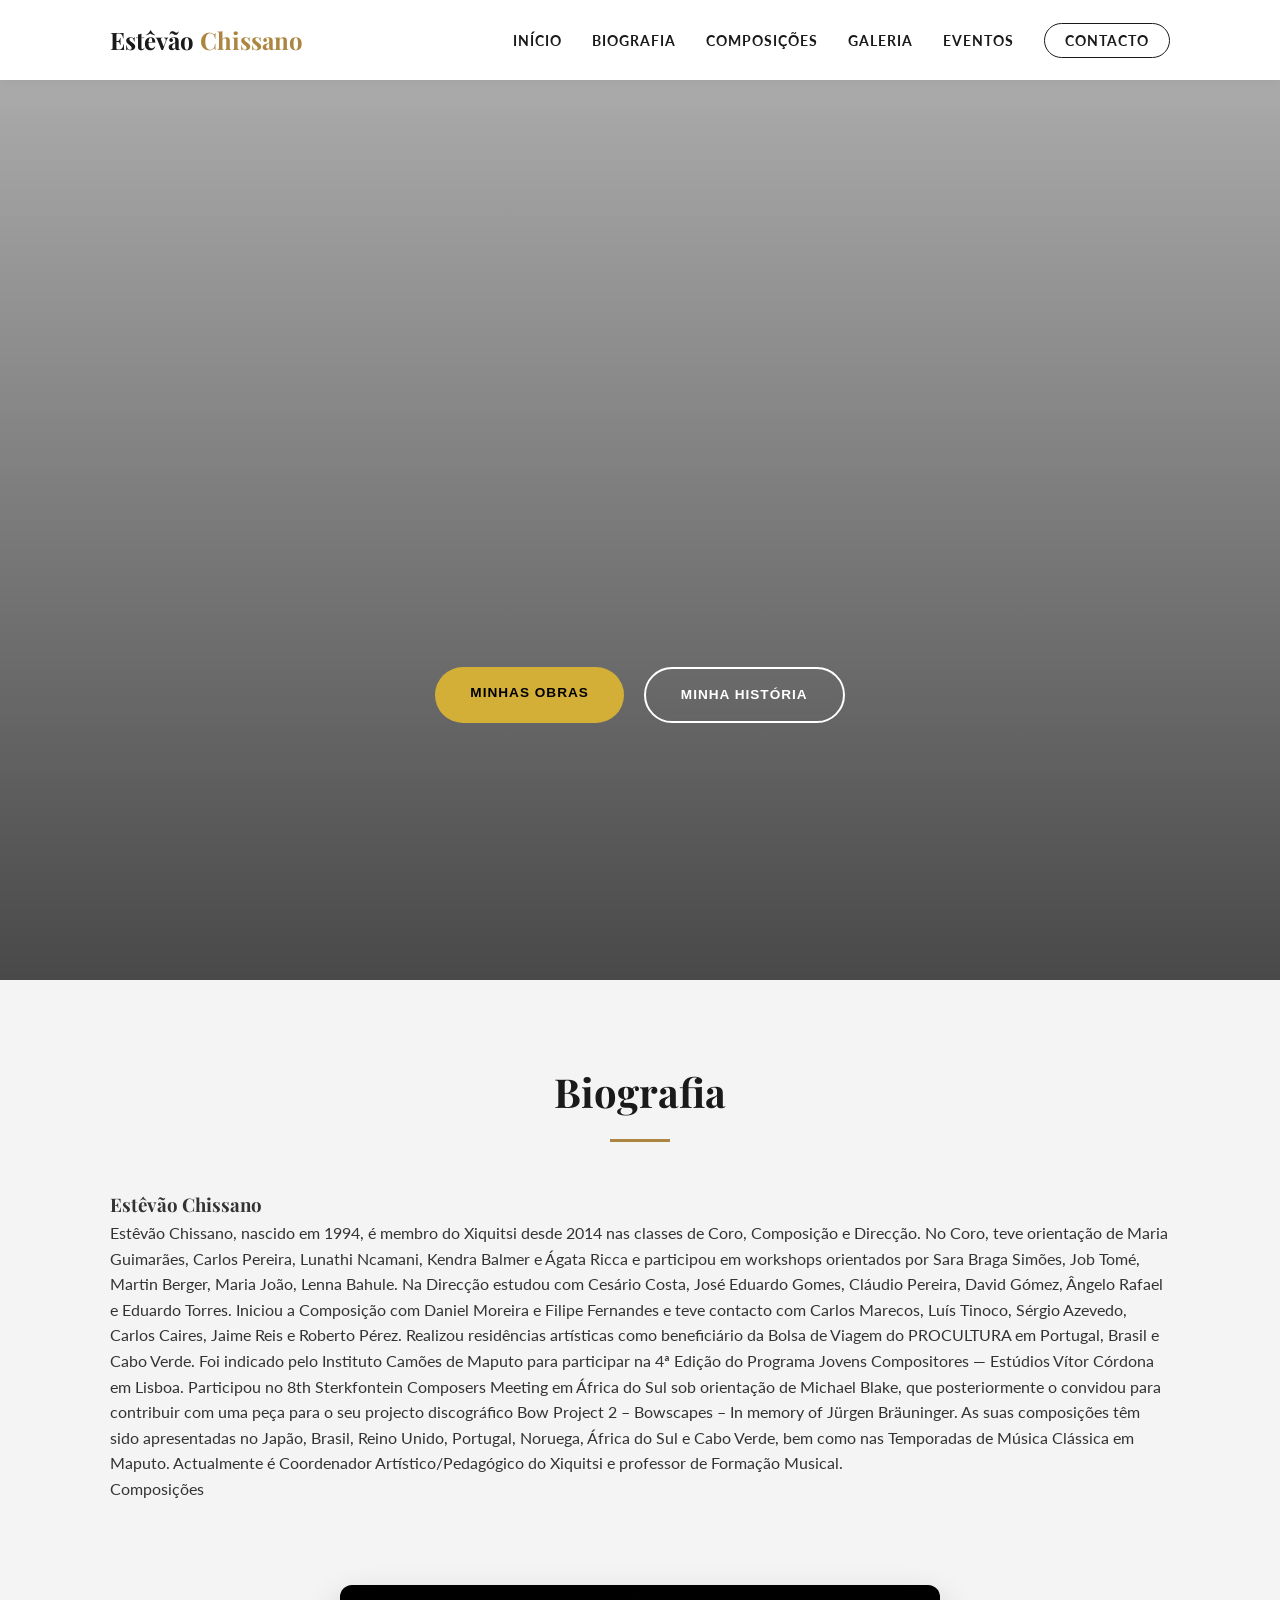
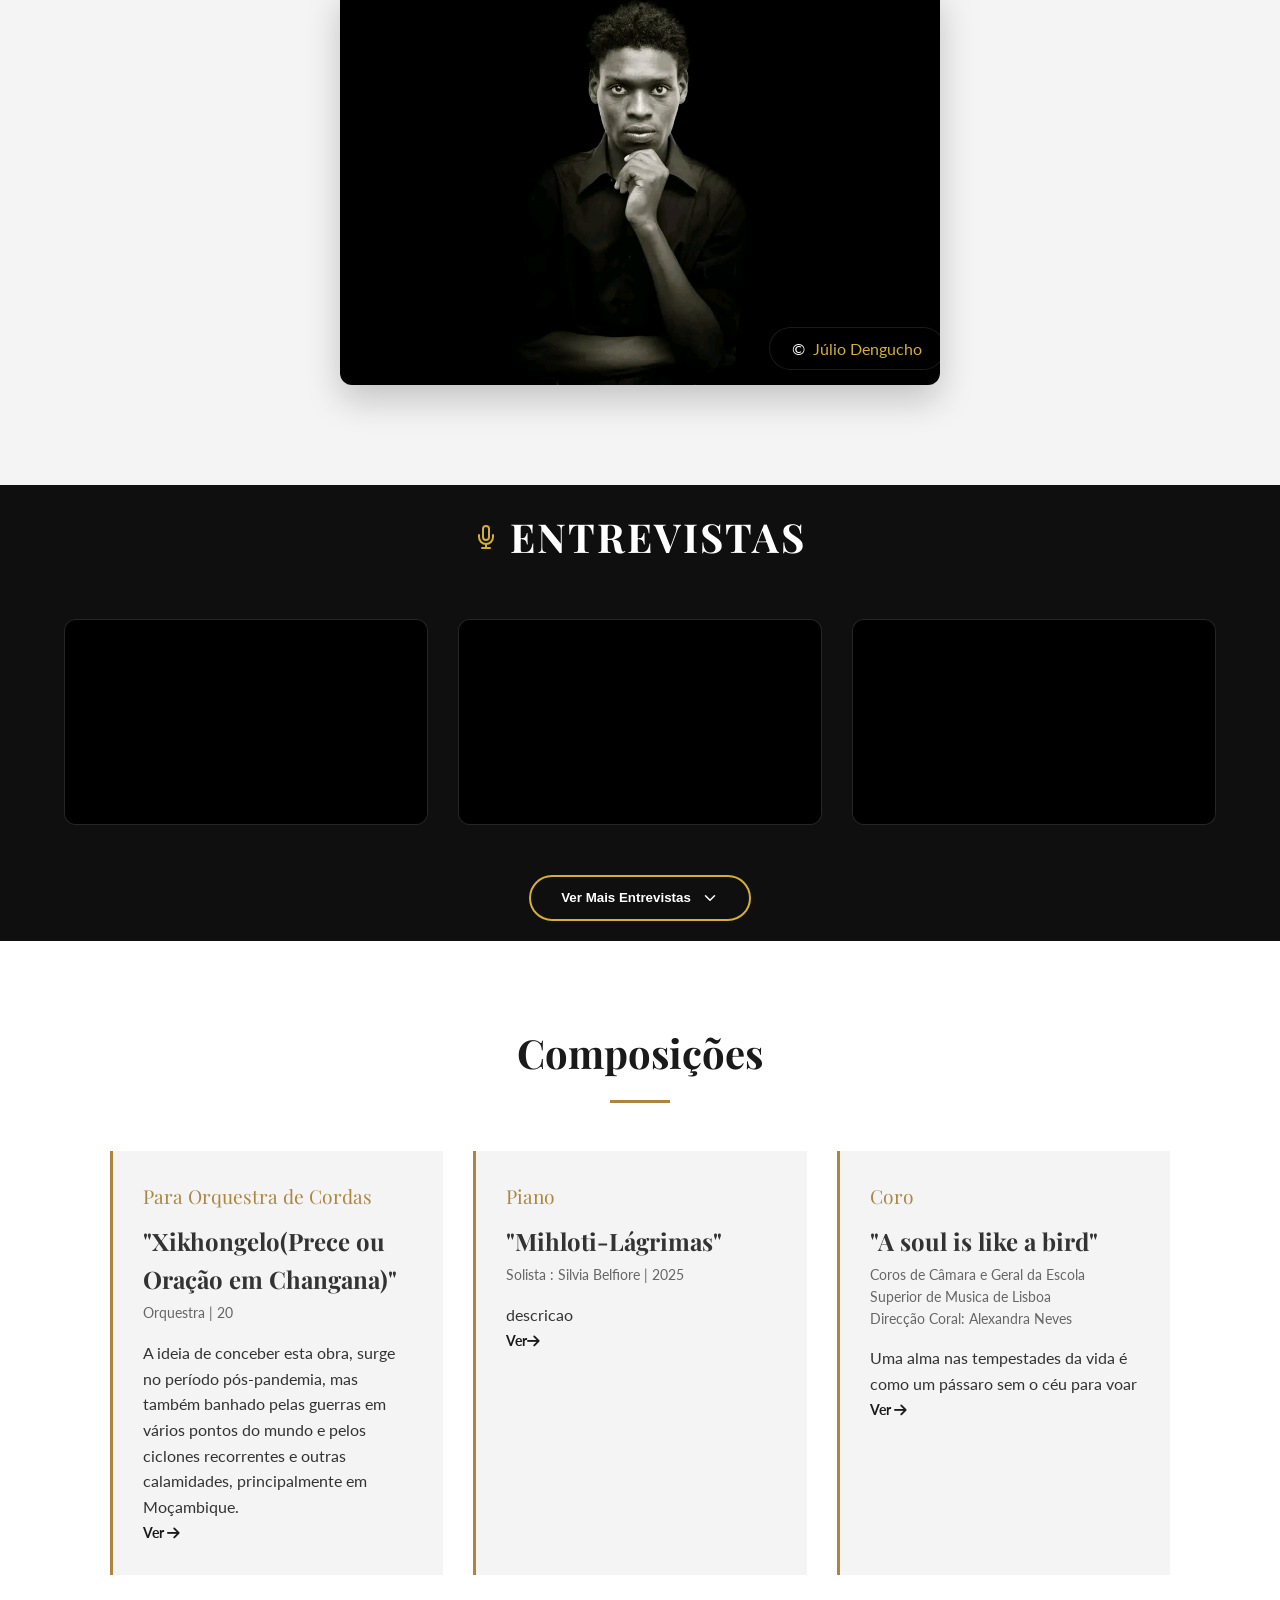
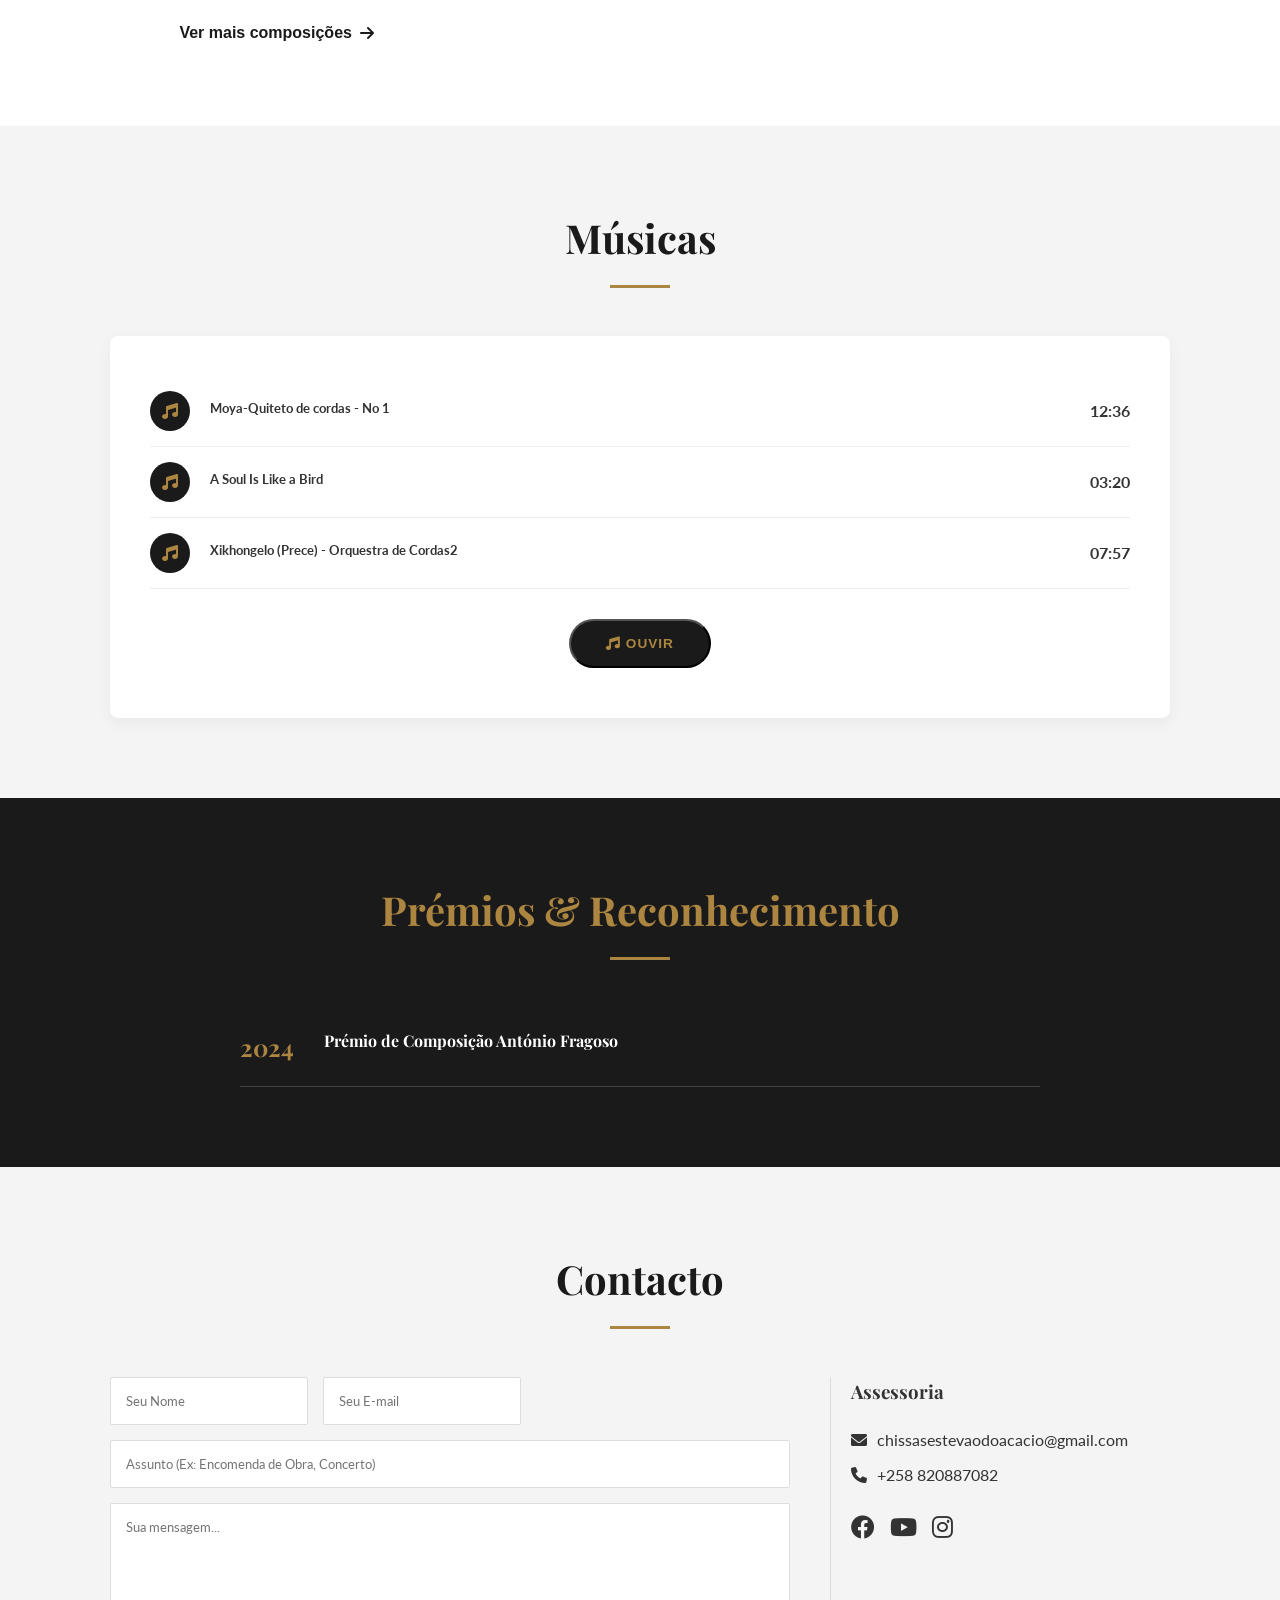
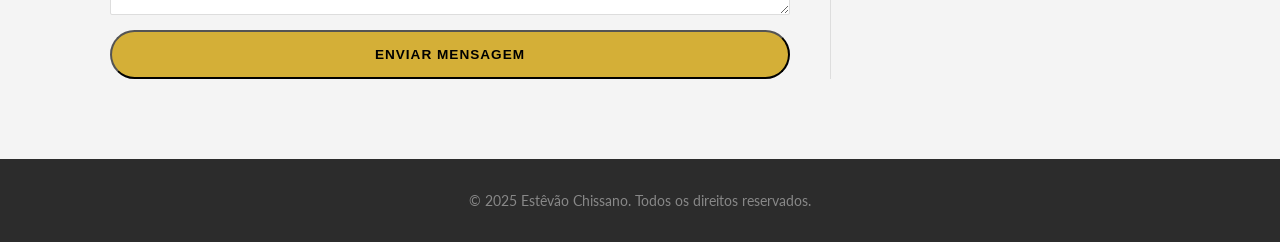
==== commit a3f2260e: "criei a pagina galeria e coloquei as primeiras fotos" ====
--- a/index.html
+++ b/index.html
@@ -24,9 +24,9 @@
                 <li><a href="#home" class="nav-link">Início</a></li>
                 <li><a href="#biography" class="nav-link">Biografia</a></li>
                 <li><a href="#compositions" class="nav-link">Composições</a></li>
-                <li><a href="" class="nav-link">Galeria</a></li>
+                <li><a href="galeria.html" class="nav-link">Galeria</a></li>
                 <li><a href="" class="nav-link">Eventos</a></li>
-                <li><a href="#contact" class="nav-link btn-contact">Contato</a></li>
+                <li><a href="#contact" class="nav-link btn-contact">Contacto</a></li>
             </ul>
         </div>
     </nav>
--- a/css/index.css
+++ b/css/index.css
@@ -15,7 +15,9 @@
     
     
 }
-
+html {
+    scroll-behavior: smooth;
+}
 * {
     margin: 0;
     padding: 0;
